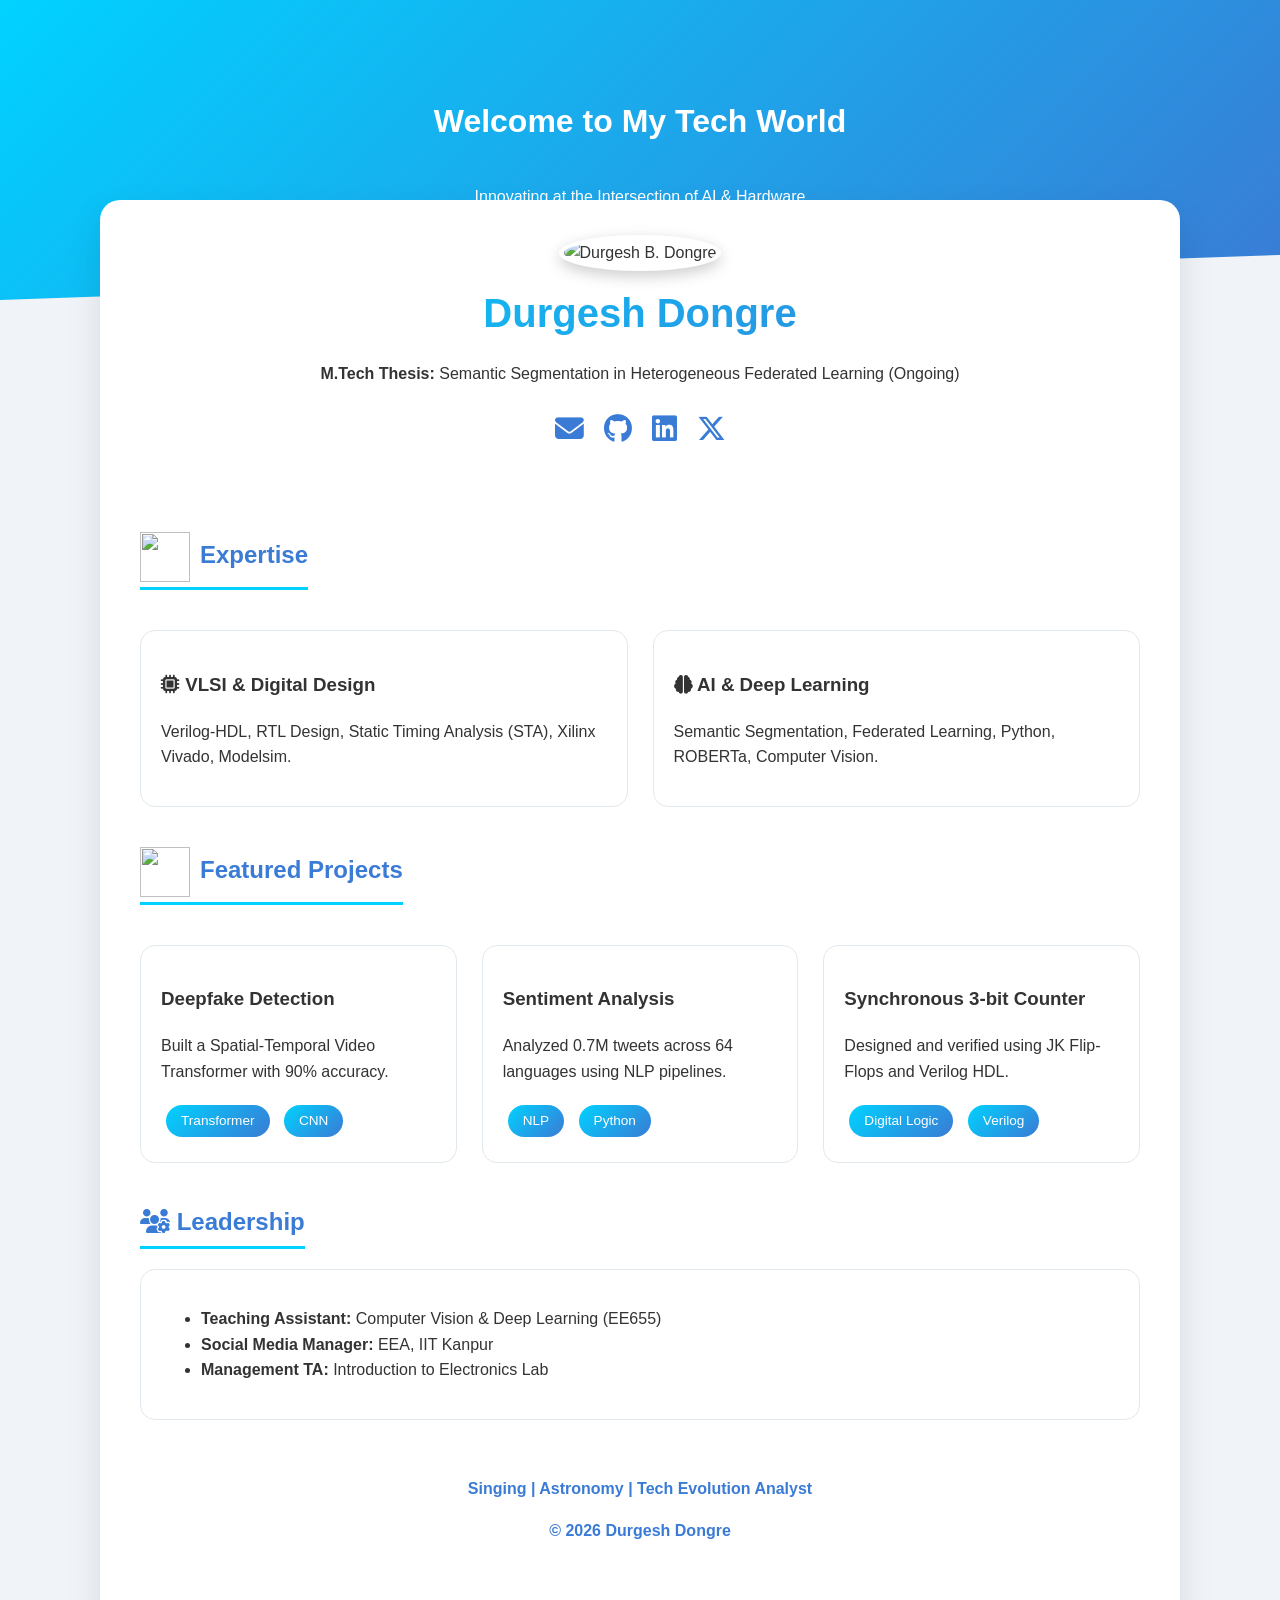
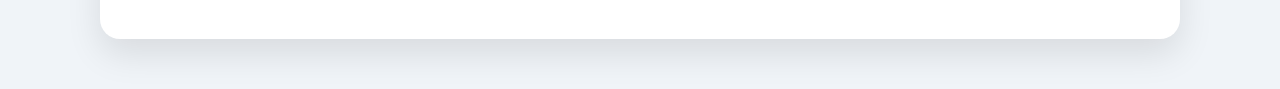
==== index.html @ 535f388e "Add initial portfolio website structure and styles Initial commit of the portfolio website including" ====
<!DOCTYPE html>
<html lang="en">
<head>
  <meta charset="UTF-8" />
  <meta name="viewport" content="width=device-width, initial-scale=1.0" />
  <title>Durgesh B. Dongre | Portfolio</title>
  <link rel="stylesheet" href="https://cdnjs.cloudflare.com/ajax/libs/font-awesome/6.4.0/css/all.min.css">
  <style>
    :root {
      --primary-color: #00d2ff;
      --secondary-color: #3a7bd5;
      --accent-color: #ff007a;
      --bg-gradient: linear-gradient(135deg, #00d2ff 0%, #3a7bd5 100%);
      --card-bg: #ffffff;
    }

    body {
      font-family: 'Poppins', sans-serif;
      line-height: 1.6;
      margin: 0;
      padding: 0;
      background: #f0f4f8;
      color: #333;
    }

    .hero-banner {
      background: var(--bg-gradient);
      height: 300px;
      display: flex;
      align-items: center;
      justify-content: center;
      color: white;
      text-align: center;
      flex-direction: column;
      clip-path: polygon(0 0, 100% 0, 100% 85%, 0% 100%);
    }

    .container {
      width: 90%;
      max-width: 1000px;
      margin: -100px auto 50px auto;
      padding: 40px;
      background: var(--card-bg);
      border-radius: 20px;
      box-shadow: 0 15px 35px rgba(0,0,0,0.1);
      position: relative;
    }

    .profile-img {
      width: 150px;
      height: 150px;
      border-radius: 50%;
      border: 5px solid white;
      box-shadow: 0 5px 15px rgba(0,0,0,0.2);
      margin-top: -115px;
      background: white;
    }

    .header-info {
      text-align: center;
      margin-bottom: 40px;
    }

    .header-info h1 {
      margin: 10px 0;
      font-size: 2.5rem;
      background: var(--bg-gradient);
      -webkit-background-clip: text;
      -webkit-text-fill-color: transparent;
    }

    .social-icons {
      display: flex;
      justify-content: center;
      gap: 20px;
      margin-top: 20px;
    }

    .social-icons a {
      font-size: 1.8rem;
      transition: transform 0.3s;
      color: var(--secondary-color);
    }

    .social-icons a:hover {
      transform: scale(1.2);
      color: var(--accent-color);
    }

    h2 {
      color: var(--secondary-color);
      border-bottom: 3px solid var(--primary-color);
      display: inline-block;
      padding-bottom: 5px;
      margin-top: 40px;
    }

    .grid {
      display: grid;
      grid-template-columns: repeat(auto-fit, minmax(300px, 1fr));
      gap: 25px;
      margin-top: 20px;
    }

    .card {
      padding: 20px;
      border-radius: 15px;
      background: #fff;
      border: 1px solid #e1e8ed;
      transition: all 0.3s ease;
      position: relative;
      overflow: hidden;
    }

    .card:hover {
      transform: translateY(-10px);
      box-shadow: 0 10px 20px rgba(0,0,0,0.1);
      border-color: var(--primary-color);
    }

    .skill-tag {
      display: inline-block;
      background: var(--bg-gradient);
      color: white;
      padding: 5px 15px;
      border-radius: 20px;
      font-size: 0.85rem;
      margin: 5px;
    }

    .gif-icon {
      width: 50px;
      height: 50px;
      vertical-align: middle;
      margin-right: 10px;
    }

    .footer {
      text-align: center;
      padding: 40px;
      font-weight: bold;
      color: var(--secondary-color);
    }
  </style>
</head>

<body>

  <div class="hero-banner">
    <h1>Welcome to My Tech World</h1>
    <p>Innovating at the Intersection of AI & Hardware</p>
  </div>

  <div class="container">
    <div class="header-info">
      <img src="https://github.com/Durgesh1029.png" alt="Durgesh B. Dongre" class="profile-img">
      <h1>Durgesh  Dongre</h1>
      <p><strong>M.Tech Thesis:</strong> Semantic Segmentation in Heterogeneous Federated Learning (Ongoing)</p>
      
      <div class="social-icons">
        <a href="mailto:durgeshdon121@gmail.com" title="Email"><i class="fas fa-envelope"></i></a>
        <a href="https://github.com/durgesh1029" title="GitHub"><i class="fab fa-github"></i></a>
        <a href="https://linkedin.com/in/durgesh-dongre" title="LinkedIn"><i class="fab fa-linkedin"></i></a>
        <a href="https://twitter.com/your-handle" title="Twitter/X"><i class="fab fa-x-twitter"></i></a>
      </div>
    </div>

    <section>
      <h2><img src="https://i.giphy.com/media/v1.Y2lkPTc5MGI3NjExNHJndnZ4Z3R4bmZ4bmZ4bmZ4bmZ4bmZ4bmZ4bmZ4bmZ4bmZ4JmVwPXYxX2ludGVybmFsX2dpZl9ieV9pZCZjdD1n/3o7TKVUn7iM8FMEU24/giphy.gif" class="gif-icon">Expertise</h2>
      <div class="grid">
        <div class="card">
          <h3><i class="fas fa-microchip"></i> VLSI & Digital Design</h3>
          <p>Verilog-HDL, RTL Design, Static Timing Analysis (STA), Xilinx Vivado, Modelsim.</p>
        </div>
        <div class="card">
          <h3><i class="fas fa-brain"></i> AI & Deep Learning</h3>
          <p>Semantic Segmentation, Federated Learning, Python, ROBERTa, Computer Vision.</p>
        </div>
      </div>
    </section>

    <section>
      <h2><img src="https://i.giphy.com/media/v1.Y2lkPTc5MGI3NjExbmZ4bmZ4bmZ4bmZ4bmZ4bmZ4bmZ4bmZ4bmZ4bmZ4bmZ4JmVwPXYxX2ludGVybmFsX2dpZl9ieV9pZCZjdD1n/L1R1tvI9svkIWwpVYr/giphy.gif" class="gif-icon">Featured Projects</h2>
      <div class="grid">
        <a href="https://github.com/Durgesh1029/Interpretable-Spatial-Video-Transformer-for-Deepfake-Detection-ISVT-" style="text-decoration:none; color:inherit;">
          <div class="card">
            <h3>Deepfake Detection</h3>
            <p>Built a Spatial-Temporal Video Transformer with 90% accuracy.</p>
            <span class="skill-tag">Transformer</span> <span class="skill-tag">CNN</span>
          </div>
        </a>

        <a href="https://github.com/Durgesh1029/Twitter-Based-Sentiment-Analysis-Russia-Ukraine-Conflict" style="text-decoration:none; color:inherit;">
          <div class="card">
            <h3>Sentiment Analysis</h3>
            <p>Analyzed 0.7M tweets across 64 languages using NLP pipelines.</p>
            <span class="skill-tag">NLP</span> <span class="skill-tag">Python</span>
          </div>
        </a>

        <div class="card">
          <h3>Synchronous 3-bit Counter</h3>
          <p>Designed and verified using JK Flip-Flops and Verilog HDL.</p>
          <span class="skill-tag">Digital Logic</span> <span class="skill-tag">Verilog</span>
        </div>
      </div>
    </section>

    <section>
      <h2><i class="fas fa-users-cog"></i> Leadership</h2>
      <div class="card">
        <ul>
          <li><strong>Teaching Assistant:</strong> Computer Vision & Deep Learning (EE655)</li>
          <li><strong>Social Media Manager:</strong> EEA, IIT Kanpur</li>
          <li><strong>Management TA:</strong> Introduction to Electronics Lab</li>
        </ul>
      </div>
    </section>

    <div class="footer">
      <p>Singing | Astronomy | Tech Evolution Analyst</p>
      <p>© 2026 Durgesh Dongre</p>
    </div>
  </div>

</body>
</html>
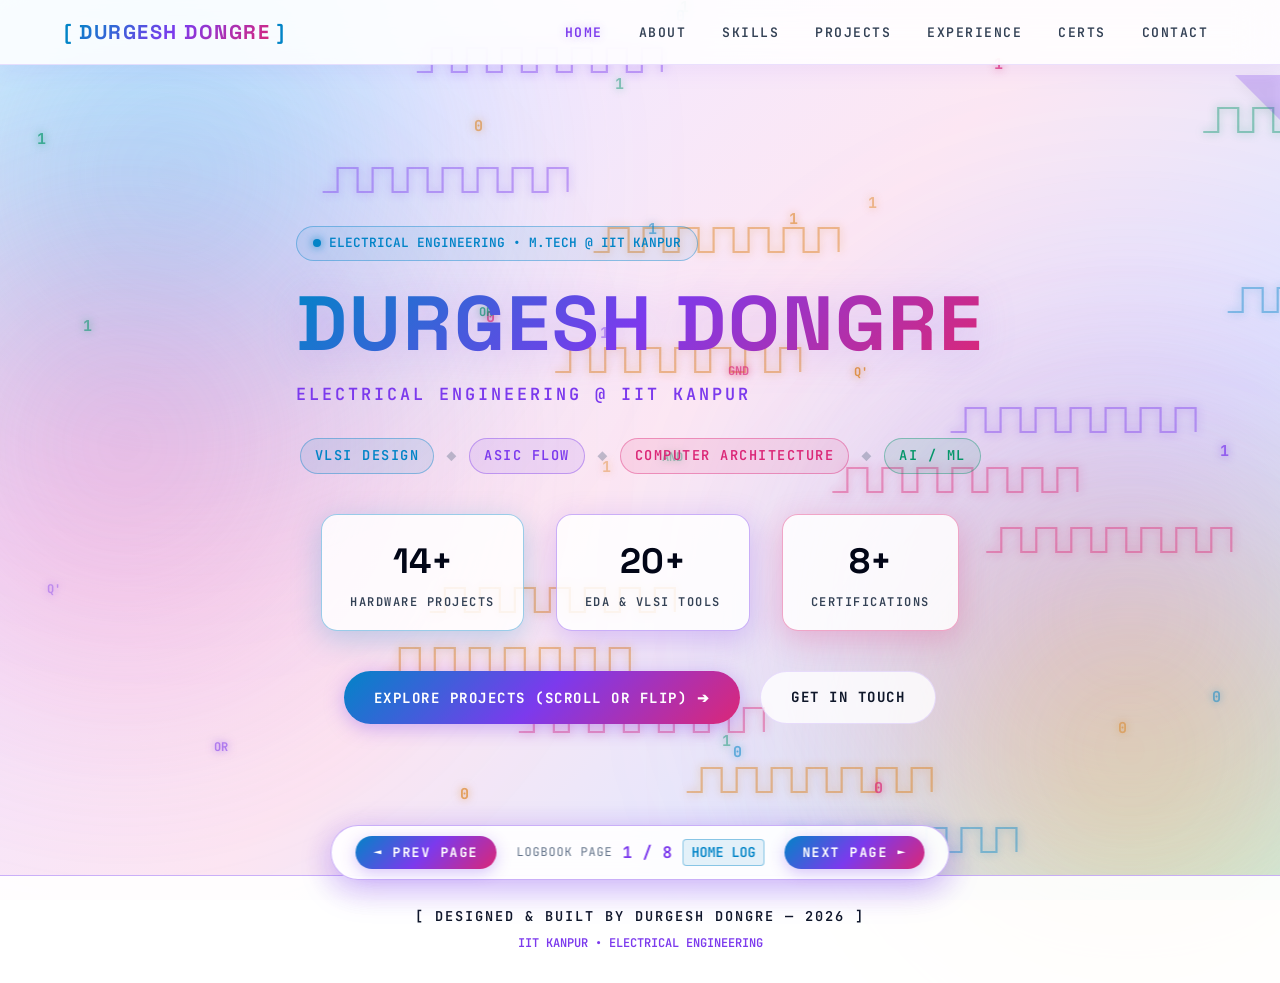
==== commit 7224fa30: "Add files via upload" ====
--- a/index.html
+++ b/index.html
@@ -1,227 +1,1953 @@
-<!DOCTYPE html>
-<html lang="en">
-<head>
-  <meta charset="UTF-8" />
-  <meta name="viewport" content="width=device-width, initial-scale=1.0" />
-  <title>Durgesh B. Dongre | Portfolio</title>
-  <link rel="stylesheet" href="https://cdnjs.cloudflare.com/ajax/libs/font-awesome/6.4.0/css/all.min.css">
-  <style>
-    :root {
-      --primary-color: #00d2ff;
-      --secondary-color: #3a7bd5;
-      --accent-color: #ff007a;
-      --bg-gradient: linear-gradient(135deg, #00d2ff 0%, #3a7bd5 100%);
-      --card-bg: #ffffff;
-    }
-
-    body {
-      font-family: 'Poppins', sans-serif;
-      line-height: 1.6;
-      margin: 0;
-      padding: 0;
-      background: #f0f4f8;
-      color: #333;
-    }
-
-    .hero-banner {
-      background: var(--bg-gradient);
-      height: 300px;
-      display: flex;
-      align-items: center;
-      justify-content: center;
-      color: white;
-      text-align: center;
-      flex-direction: column;
-      clip-path: polygon(0 0, 100% 0, 100% 85%, 0% 100%);
-    }
-
-    .container {
-      width: 90%;
-      max-width: 1000px;
-      margin: -100px auto 50px auto;
-      padding: 40px;
-      background: var(--card-bg);
-      border-radius: 20px;
-      box-shadow: 0 15px 35px rgba(0,0,0,0.1);
-      position: relative;
-    }
-
-    .profile-img {
-      width: 150px;
-      height: 150px;
-      border-radius: 50%;
-      border: 5px solid white;
-      box-shadow: 0 5px 15px rgba(0,0,0,0.2);
-      margin-top: -115px;
-      background: white;
-    }
-
-    .header-info {
-      text-align: center;
-      margin-bottom: 40px;
-    }
-
-    .header-info h1 {
-      margin: 10px 0;
-      font-size: 2.5rem;
-      background: var(--bg-gradient);
-      -webkit-background-clip: text;
-      -webkit-text-fill-color: transparent;
-    }
-
-    .social-icons {
-      display: flex;
-      justify-content: center;
-      gap: 20px;
-      margin-top: 20px;
-    }
-
-    .social-icons a {
-      font-size: 1.8rem;
-      transition: transform 0.3s;
-      color: var(--secondary-color);
-    }
-
-    .social-icons a:hover {
-      transform: scale(1.2);
-      color: var(--accent-color);
-    }
-
-    h2 {
-      color: var(--secondary-color);
-      border-bottom: 3px solid var(--primary-color);
-      display: inline-block;
-      padding-bottom: 5px;
-      margin-top: 40px;
-    }
-
-    .grid {
-      display: grid;
-      grid-template-columns: repeat(auto-fit, minmax(300px, 1fr));
-      gap: 25px;
-      margin-top: 20px;
-    }
-
-    .card {
-      padding: 20px;
-      border-radius: 15px;
-      background: #fff;
-      border: 1px solid #e1e8ed;
-      transition: all 0.3s ease;
-      position: relative;
-      overflow: hidden;
-    }
-
-    .card:hover {
-      transform: translateY(-10px);
-      box-shadow: 0 10px 20px rgba(0,0,0,0.1);
-      border-color: var(--primary-color);
-    }
-
-    .skill-tag {
-      display: inline-block;
-      background: var(--bg-gradient);
-      color: white;
-      padding: 5px 15px;
-      border-radius: 20px;
-      font-size: 0.85rem;
-      margin: 5px;
-    }
-
-    .gif-icon {
-      width: 50px;
-      height: 50px;
-      vertical-align: middle;
-      margin-right: 10px;
-    }
-
-    .footer {
-      text-align: center;
-      padding: 40px;
-      font-weight: bold;
-      color: var(--secondary-color);
-    }
-  </style>
-</head>
-
-<body>
-
-  <div class="hero-banner">
-    <h1>Welcome to My Tech World</h1>
-    <p>Innovating at the Intersection of AI & Hardware</p>
-  </div>
-
-  <div class="container">
-    <div class="header-info">
-      <img src="https://github.com/Durgesh1029.png" alt="Durgesh B. Dongre" class="profile-img">
-      <h1>Durgesh  Dongre</h1>
-      <p><strong>M.Tech Thesis:</strong> Semantic Segmentation in Heterogeneous Federated Learning (Ongoing)</p>
-      
-      <div class="social-icons">
-        <a href="mailto:durgeshdon121@gmail.com" title="Email"><i class="fas fa-envelope"></i></a>
-        <a href="https://github.com/durgesh1029" title="GitHub"><i class="fab fa-github"></i></a>
-        <a href="https://linkedin.com/in/durgesh-dongre" title="LinkedIn"><i class="fab fa-linkedin"></i></a>
-        <a href="https://twitter.com/your-handle" title="Twitter/X"><i class="fab fa-x-twitter"></i></a>
-      </div>
-    </div>
-
-    <section>
-      <h2><img src="https://i.giphy.com/media/v1.Y2lkPTc5MGI3NjExNHJndnZ4Z3R4bmZ4bmZ4bmZ4bmZ4bmZ4bmZ4bmZ4bmZ4bmZ4JmVwPXYxX2ludGVybmFsX2dpZl9ieV9pZCZjdD1n/3o7TKVUn7iM8FMEU24/giphy.gif" class="gif-icon">Expertise</h2>
-      <div class="grid">
-        <div class="card">
-          <h3><i class="fas fa-microchip"></i> VLSI & Digital Design</h3>
-          <p>Verilog-HDL, RTL Design, Static Timing Analysis (STA), Xilinx Vivado, Modelsim.</p>
-        </div>
-        <div class="card">
-          <h3><i class="fas fa-brain"></i> AI & Deep Learning</h3>
-          <p>Semantic Segmentation, Federated Learning, Python, ROBERTa, Computer Vision.</p>
-        </div>
-      </div>
-    </section>
-
-    <section>
-      <h2><img src="https://i.giphy.com/media/v1.Y2lkPTc5MGI3NjExbmZ4bmZ4bmZ4bmZ4bmZ4bmZ4bmZ4bmZ4bmZ4bmZ4bmZ4JmVwPXYxX2ludGVybmFsX2dpZl9ieV9pZCZjdD1n/L1R1tvI9svkIWwpVYr/giphy.gif" class="gif-icon">Featured Projects</h2>
-      <div class="grid">
-        <a href="https://github.com/Durgesh1029/Interpretable-Spatial-Video-Transformer-for-Deepfake-Detection-ISVT-" style="text-decoration:none; color:inherit;">
-          <div class="card">
-            <h3>Deepfake Detection</h3>
-            <p>Built a Spatial-Temporal Video Transformer with 90% accuracy.</p>
-            <span class="skill-tag">Transformer</span> <span class="skill-tag">CNN</span>
-          </div>
-        </a>
-
-        <a href="https://github.com/Durgesh1029/Twitter-Based-Sentiment-Analysis-Russia-Ukraine-Conflict" style="text-decoration:none; color:inherit;">
-          <div class="card">
-            <h3>Sentiment Analysis</h3>
-            <p>Analyzed 0.7M tweets across 64 languages using NLP pipelines.</p>
-            <span class="skill-tag">NLP</span> <span class="skill-tag">Python</span>
-          </div>
-        </a>
-
-        <div class="card">
-          <h3>Synchronous 3-bit Counter</h3>
-          <p>Designed and verified using JK Flip-Flops and Verilog HDL.</p>
-          <span class="skill-tag">Digital Logic</span> <span class="skill-tag">Verilog</span>
-        </div>
-      </div>
-    </section>
-
-    <section>
-      <h2><i class="fas fa-users-cog"></i> Leadership</h2>
-      <div class="card">
-        <ul>
-          <li><strong>Teaching Assistant:</strong> Computer Vision & Deep Learning (EE655)</li>
-          <li><strong>Social Media Manager:</strong> EEA, IIT Kanpur</li>
-          <li><strong>Management TA:</strong> Introduction to Electronics Lab</li>
-        </ul>
-      </div>
-    </section>
-
-    <div class="footer">
-      <p>Singing | Astronomy | Tech Evolution Analyst</p>
-      <p>© 2026 Durgesh Dongre</p>
-    </div>
-  </div>
-
-</body>
-</html>
+<!DOCTYPE html>
+<html lang="en">
+<head>
+    <meta charset="UTF-8">
+    <meta name="viewport" content="width=device-width, initial-scale=1.0">
+    <title>Durgesh Dongre — Electrical Engineering Portfolio & Interactive Logbook</title>
+    <meta name="description" content="Interactive 3D Logbook Portfolio of Durgesh Dongre — M.Tech student in Electrical Engineering at IIT Kanpur.">
+    <link rel="preconnect" href="https://fonts.googleapis.com">
+    <link rel="preconnect" href="https://fonts.gstatic.com" crossorigin>
+    <link href="https://fonts.googleapis.com/css2?family=Plus+Jakarta+Sans:wght@300;400;500;600;700;800&family=Space+Grotesk:wght@400;500;600;700&family=JetBrains+Mono:wght@400;500;600;700&display=swap" rel="stylesheet">
+    <style>
+/* ===================================================================
+   DURGESH DONGRE — Electrical Engineering & Hardware Portfolio
+   Luminous Vibrant Colorful Design System (No Dark/Black Backgrounds)
+   =================================================================== */
+
+/* ---- CSS Custom Properties ---- */
+:root {
+  /* Luminous Multi-Hue Gradient Background (No Black!) */
+  --bg-gradient-main: linear-gradient(135deg, #e0f2fe 0%, #f3e8ff 25%, #fce7f3 50%, #e0e7ff 75%, #ccfbf1 100%);
+  --bg-panel-glass: rgba(255, 255, 255, 0.88);
+  --bg-card-glass: rgba(255, 255, 255, 0.82);
+  --bg-card-hover: rgba(255, 255, 255, 0.96);
+
+  /* Vibrant Colorful Accents */
+  --neon-cyan: #0284c7;
+  --neon-blue: #2563eb;
+  --neon-purple: #7c3aed;
+  --neon-magenta: #db2777;
+  --neon-pink: #e11d48;
+  --neon-emerald: #059669;
+  --neon-teal: #0d9488;
+  --neon-gold: #d97706;
+
+  /* Gradients */
+  --grad-cyan-purple: linear-gradient(135deg, #0284c7, #7c3aed);
+  --grad-purple-pink: linear-gradient(135deg, #7c3aed, #db2777);
+  --grad-gold-orange: linear-gradient(135deg, #d97706, #ea580c);
+  --grad-emerald-teal: linear-gradient(135deg, #059669, #0284c7);
+  --grad-vibrant-3: linear-gradient(135deg, #0284c7 0%, #7c3aed 50%, #db2777 100%);
+
+  /* Soft Vibrant Shadows */
+  --glow-cyan: 0 8px 30px rgba(2, 132, 199, 0.25);
+  --glow-purple: 0 8px 30px rgba(124, 58, 237, 0.25);
+  --glow-magenta: 0 8px 30px rgba(219, 39, 119, 0.25);
+
+  /* Rich Luminous Typography Colors (No Black!) */
+  --text-primary: #0f172a;
+  --text-secondary: #334155;
+  --text-muted: #64748b;
+  --text-bright: #020617;
+
+  --border-glass: rgba(124, 58, 237, 0.15);
+  --border-cyan: rgba(2, 132, 199, 0.4);
+  --border-purple: rgba(124, 58, 237, 0.4);
+  --border-magenta: rgba(219, 39, 119, 0.4);
+
+  --font-display: 'Space Grotesk', sans-serif;
+  --font-body: 'Plus Jakarta Sans', sans-serif;
+  --font-mono: 'JetBrains Mono', monospace;
+
+  --section-padding: 90px 6% 120px 6%;
+  --card-radius: 16px;
+}
+
+*, *::before, *::after { box-sizing: border-box; margin: 0; padding: 0; }
+html { scroll-behavior: smooth; font-size: 16px; }
+
+body {
+  font-family: var(--font-body);
+  background: var(--bg-gradient-main);
+  background-attachment: fixed;
+  color: var(--text-primary);
+  overflow-x: hidden;
+  line-height: 1.6;
+  -webkit-font-smoothing: antialiased;
+}
+
+body.book-mode { overflow-x: hidden; }
+
+/* ---- Ambient Colorful Glow Orbs ---- */
+.ambient-glow {
+  position: fixed; border-radius: 50%; filter: blur(130px); pointer-events: none; z-index: 0; opacity: 0.55;
+  animation: floatOrb 18s ease-in-out infinite alternate;
+}
+.glow-1 { width: 550px; height: 550px; background: radial-gradient(circle, #38bdf8, transparent); top: -100px; left: -100px; }
+.glow-2 { width: 600px; height: 600px; background: radial-gradient(circle, #c084fc, transparent); top: 35%; right: -150px; animation-delay: -5s; }
+.glow-3 { width: 550px; height: 550px; background: radial-gradient(circle, #f472b6, transparent); bottom: 20%; left: -150px; animation-delay: -10s; }
+.glow-4 { width: 500px; height: 500px; background: radial-gradient(circle, #fbbf24, transparent); bottom: -100px; right: -100px; animation-delay: -15s; }
+
+@keyframes floatOrb {
+  0% { transform: translate(0, 0) scale(1); }
+  50% { transform: translate(50px, 35px) scale(1.08); }
+  100% { transform: translate(-30px, 60px) scale(0.96); }
+}
+
+a { color: inherit; text-decoration: none; }
+::selection { background: #7c3aed; color: #ffffff; }
+
+#particles-canvas {
+  position: fixed; top: 0; left: 0; width: 100%; height: 100%; z-index: 0; pointer-events: none;
+}
+
+/* ===================================================================
+   NAVIGATION BAR
+   =================================================================== */
+.nav-bar {
+  position: fixed; top: 0; left: 0; width: 100%;
+  display: flex; justify-content: space-between; align-items: center;
+  padding: 16px 5%; z-index: 1000;
+  background: rgba(255, 255, 255, 0.88); backdrop-filter: blur(20px);
+  border-bottom: 1px solid rgba(124, 58, 237, 0.15);
+  box-shadow: 0 4px 25px rgba(124, 58, 237, 0.08); transition: all 0.3s ease;
+}
+
+.nav-logo { font-family: var(--font-display); font-size: 1.25rem; font-weight: 700; letter-spacing: 1.5px; }
+.logo-bracket { color: var(--neon-cyan); }
+.logo-text { background: var(--grad-vibrant-3); -webkit-background-clip: text; color: transparent; font-weight: 800; }
+
+.nav-links { display: flex; gap: 20px; }
+.nav-link { font-family: var(--font-mono); font-size: 0.82rem; font-weight: 600; color: var(--text-secondary); letter-spacing: 1.5px; padding: 4px 8px; transition: all 0.3s ease; }
+.nav-link:hover, .nav-link.active { color: var(--neon-purple); text-shadow: 0 0 10px rgba(124, 58, 237, 0.3); }
+
+.nav-hamburger { display: none; background: none; border: none; cursor: pointer; flex-direction: column; gap: 5px; padding: 5px; }
+.nav-hamburger span { width: 24px; height: 2px; background: var(--neon-purple); }
+
+.mobile-menu { display: none; position: fixed; top: 60px; left: 0; width: 100%; background: rgba(255, 255, 255, 0.98); backdrop-filter: blur(20px); padding: 20px 5%; flex-direction: column; gap: 16px; z-index: 999; border-bottom: 1px solid var(--border-purple); }
+.mobile-menu.open { display: flex; }
+.mobile-link { font-family: var(--font-mono); font-size: 1.1rem; color: var(--text-primary); padding: 8px 0; }
+
+/* ===================================================================
+   3D BOOK VIEWPORT & PAGE TURN SYSTEM
+   =================================================================== */
+.book-viewport {
+  perspective: 2200px; width: 100%; min-height: calc(100vh - 75px); position: relative; overflow-x: hidden; padding-top: 75px;
+  display: flex; justify-content: center; align-items: center;
+}
+
+.book-container { width: 100%; max-width: 1300px; margin: 0 auto; position: relative; transform-style: preserve-3d; display: flex; justify-content: center; align-items: center; }
+
+.book-page {
+  width: 100%; min-height: calc(100vh - 100px); display: none; opacity: 0;
+  transform-origin: center center; transition: transform 0.6s cubic-bezier(0.645, 0.045, 0.355, 1), opacity 0.5s ease;
+  position: relative; margin: 0 auto;
+}
+
+.book-page.active-page {
+  display: flex; flex-direction: column; align-items: center; justify-content: center; width: 100%; opacity: 1; transform: rotateY(0deg); z-index: 10;
+  animation: pageFadeIn 0.5s cubic-bezier(0.165, 0.84, 0.44, 1);
+}
+
+.page-content-wrapper {
+  width: 100%; max-width: 1200px; margin: 0 auto;
+  display: flex; flex-direction: column; align-items: center; justify-content: center;
+  padding: 30px 4% 100px 4%; text-align: center;
+}
+
+.text-center { text-align: center; margin: 0 auto; display: flex; flex-direction: column; align-items: center; justify-content: center; width: 100%; }
+
+@keyframes pageFadeIn {
+  0% { opacity: 0; transform: scale(0.98) rotateY(-8deg); }
+  100% { opacity: 1; transform: scale(1) rotateY(0deg); }
+}
+
+.book-page.page-turn-out-left { display: block; animation: turnPageOutLeft 0.6s cubic-bezier(0.645, 0.045, 0.355, 1) forwards; }
+@keyframes turnPageOutLeft { 0% { transform: rotateY(0deg); opacity: 1; } 100% { transform: rotateY(-100deg) scale(0.92); opacity: 0; } }
+
+.book-page.page-turn-in-right { display: block; animation: turnPageInRight 0.6s cubic-bezier(0.645, 0.045, 0.355, 1) forwards; }
+@keyframes turnPageInRight { 0% { transform: rotateY(90deg) scale(0.95); opacity: 0; } 100% { transform: rotateY(0deg) scale(1); opacity: 1; } }
+
+.book-page.page-turn-out-right { display: block; animation: turnPageOutRight 0.6s cubic-bezier(0.645, 0.045, 0.355, 1) forwards; }
+@keyframes turnPageOutRight { 0% { transform: rotateY(0deg); opacity: 1; } 100% { transform: rotateY(100deg) scale(0.92); opacity: 0; } }
+
+.book-page.page-turn-in-left { display: block; animation: turnPageInLeft 0.6s cubic-bezier(0.645, 0.045, 0.355, 1) forwards; }
+@keyframes turnPageInLeft { 0% { transform: rotateY(-90deg) scale(0.95); opacity: 0; } 100% { transform: rotateY(0deg) scale(1); opacity: 1; } }
+
+/* Page Corner Fold Effect */
+.page-corner-fold {
+  position: absolute; top: 0; right: 0; width: 0; height: 0;
+  border-style: solid; border-width: 0 45px 45px 0;
+  border-color: transparent rgba(124, 58, 237, 0.25) transparent transparent;
+  filter: drop-shadow(-3px 3px 5px rgba(0,0,0,0.15));
+  pointer-events: none; z-index: 5;
+}
+
+/* ===================================================================
+   FLOATING BOOK NAVIGATION CONTROLS BAR (FIXED BOTTOM)
+   =================================================================== */
+.book-controls {
+  position: fixed; bottom: 20px; left: 50%; transform: translateX(-50%);
+  display: flex; align-items: center; gap: 20px; padding: 10px 24px;
+  background: rgba(255, 255, 255, 0.92); backdrop-filter: blur(20px);
+  border: 1px solid var(--border-purple); border-radius: 40px;
+  box-shadow: 0 10px 35px rgba(124, 58, 237, 0.18), var(--glow-purple);
+  z-index: 1000;
+}
+
+.page-nav-btn {
+  font-family: var(--font-mono); font-size: 0.82rem; font-weight: 700; letter-spacing: 1.5px;
+  padding: 8px 18px; border-radius: 20px; background: var(--grad-vibrant-3);
+  color: #ffffff; border: none; cursor: pointer; transition: all 0.3s ease;
+  box-shadow: 0 4px 15px rgba(124, 58, 237, 0.3);
+}
+
+.page-nav-btn:hover { transform: scale(1.06); box-shadow: 0 6px 20px rgba(124, 58, 237, 0.5); }
+
+.page-indicator { display: flex; align-items: center; gap: 10px; font-family: var(--font-mono); font-size: 0.85rem; }
+.page-label { color: var(--text-muted); font-size: 0.75rem; letter-spacing: 1px; }
+.page-number { color: var(--neon-purple); font-weight: bold; font-size: 1rem; }
+.page-title-tag { color: var(--neon-cyan); font-weight: 600; padding: 2px 8px; background: rgba(2, 132, 199, 0.1); border-radius: 4px; border: 1px solid var(--border-cyan); }
+
+/* ===================================================================
+   HERO SECTION
+   =================================================================== */
+.hero-section {
+  min-height: calc(100vh - 75px); display: flex; align-items: center; justify-content: center;
+  text-align: center; position: relative;
+}
+.hero-content { max-width: 900px; position: relative; z-index: 2; }
+
+.hero-badge-pill {
+  display: inline-flex; align-items: center; gap: 8px;
+  font-family: var(--font-mono); font-size: 0.8rem; font-weight: 600;
+  padding: 6px 16px; border-radius: 20px;
+  background: rgba(2, 132, 199, 0.08); border: 1px solid var(--border-cyan);
+  color: var(--neon-cyan); margin-bottom: 20px;
+}
+.pulse-dot { width: 8px; height: 8px; border-radius: 50%; background: var(--neon-cyan); box-shadow: 0 0 10px var(--neon-cyan); animation: pulseDot 1.5s infinite alternate; }
+@keyframes pulseDot { 0% { transform: scale(0.8); opacity: 0.6; } 100% { transform: scale(1.2); opacity: 1; } }
+
+.hero-name {
+  font-family: var(--font-display);
+  font-size: clamp(2.8rem, 6.5vw, 4.8rem);
+  font-weight: 800; letter-spacing: 2px; line-height: 1.1;
+  background: var(--grad-vibrant-3); -webkit-background-clip: text; color: transparent;
+  filter: drop-shadow(0 4px 20px rgba(124, 58, 237, 0.2));
+  margin-bottom: 16px;
+}
+
+.hero-subtitle { font-family: var(--font-mono); color: var(--neon-purple); font-size: 1.05rem; font-weight: 600; letter-spacing: 3px; margin-bottom: 30px; }
+
+.hero-title-bar { display: flex; justify-content: center; align-items: center; gap: 12px; flex-wrap: wrap; margin-bottom: 40px; }
+.hero-tag { font-family: var(--font-mono); font-size: 0.85rem; font-weight: 600; letter-spacing: 1.5px; padding: 6px 14px; border-radius: 18px; }
+.tag-cyan { background: rgba(2, 132, 199, 0.1); border: 1px solid var(--border-cyan); color: var(--neon-cyan); }
+.tag-purple { background: rgba(124, 58, 237, 0.1); border: 1px solid var(--border-purple); color: var(--neon-purple); }
+.tag-magenta { background: rgba(219, 39, 119, 0.1); border: 1px solid var(--border-magenta); color: var(--neon-magenta); }
+.tag-emerald { background: rgba(5, 150, 105, 0.1); border: 1px solid rgba(5, 150, 105, 0.4); color: var(--neon-emerald); }
+.hero-divider { color: rgba(100, 116, 139, 0.4); font-size: 0.8rem; }
+
+.hero-stats { display: flex; justify-content: center; gap: 32px; margin-bottom: 40px; }
+.stat-block { display: flex; flex-direction: column; align-items: center; padding: 18px 28px; background: rgba(255, 255, 255, 0.85); border-radius: var(--card-radius); backdrop-filter: blur(12px); border: 1px solid var(--border-glass); box-shadow: 0 4px 20px rgba(0, 0, 0, 0.05); }
+.block-cyan { border-color: var(--border-cyan); box-shadow: var(--glow-cyan); }
+.block-purple { border-color: var(--border-purple); box-shadow: var(--glow-purple); }
+.block-pink { border-color: var(--border-magenta); box-shadow: var(--glow-magenta); }
+.stat-number { font-family: var(--font-display); font-size: 2.2rem; font-weight: 800; color: var(--text-bright); }
+.stat-label { font-family: var(--font-mono); font-size: 0.75rem; font-weight: 600; color: var(--text-secondary); letter-spacing: 1.5px; margin-top: 4px; }
+
+.hero-cta { display: flex; gap: 20px; justify-content: center; }
+.cta-btn { font-family: var(--font-mono); font-size: 0.88rem; font-weight: 700; letter-spacing: 1.5px; padding: 14px 30px; border-radius: 30px; cursor: pointer; transition: all 0.3s ease; display: inline-flex; align-items: center; justify-content: center; border: none; }
+.btn-vibrant { background: var(--grad-vibrant-3); color: #ffffff; box-shadow: 0 4px 20px rgba(124, 58, 237, 0.35); }
+.btn-vibrant:hover { transform: translateY(-3px); box-shadow: 0 8px 30px rgba(124, 58, 237, 0.5); }
+.btn-glass { background: rgba(255, 255, 255, 0.8); color: var(--text-primary); border: 1px solid var(--border-glass); backdrop-filter: blur(10px); }
+.btn-glass:hover { background: rgba(255, 255, 255, 0.95); border-color: var(--neon-cyan); transform: translateY(-3px); }
+
+/* ===================================================================
+   ABOUT & SECTIONS
+   =================================================================== */
+.section-header { margin-bottom: 40px; text-align: center; display: flex; flex-direction: column; align-items: center; justify-content: center; width: 100%; }
+.section-tag { font-family: var(--font-mono); color: var(--neon-cyan); font-size: 0.85rem; font-weight: 600; letter-spacing: 2px; }
+.section-title { font-family: var(--font-display); font-size: 2.2rem; font-weight: 700; letter-spacing: 1.5px; margin: 6px 0 14px 0; }
+.title-gradient-1 { background: linear-gradient(135deg, #0284c7, #7c3aed); -webkit-background-clip: text; color: transparent; }
+.title-gradient-2 { background: linear-gradient(135deg, #7c3aed, #db2777); -webkit-background-clip: text; color: transparent; }
+.title-gradient-3 { background: linear-gradient(135deg, #0284c7, #059669, #d97706); -webkit-background-clip: text; color: transparent; }
+
+.section-line { height: 3px; width: 80px; border-radius: 2px; }
+.line-gradient-1 { background: var(--grad-cyan-purple); }
+.line-gradient-2 { background: var(--grad-purple-pink); }
+.line-gradient-3 { background: var(--grad-emerald-teal); }
+.section-subtitle { color: var(--text-secondary); font-size: 1.05rem; margin-top: 10px; }
+
+.about-grid { display: grid; grid-template-columns: 1fr 1fr; gap: 28px; }
+.about-terminal { background: rgba(248, 250, 252, 0.95); border-radius: var(--card-radius); border: 1px solid var(--border-purple); box-shadow: var(--glow-purple); overflow: hidden; }
+.terminal-header { background: rgba(241, 245, 249, 0.95); padding: 10px 16px; display: flex; align-items: center; gap: 8px; border-bottom: 1px solid rgba(124, 58, 237, 0.15); }
+.terminal-dot { width: 10px; height: 10px; border-radius: 50%; }
+.terminal-dot.red { background: #ff5f56; } .terminal-dot.yellow { background: #ffbd2e; } .terminal-dot.green { background: #27c93f; }
+.terminal-title { font-family: var(--font-mono); font-size: 0.8rem; color: var(--text-muted); margin-left: 8px; }
+
+.terminal-body { padding: 20px; font-family: var(--font-mono); font-size: 0.9rem; line-height: 1.8; color: var(--text-primary); }
+.cmd-prompt { color: var(--neon-magenta); font-weight: bold; }
+.cmd-key { color: var(--neon-purple); font-weight: 600; }
+
+.about-cards { display: flex; flex-direction: column; gap: 20px; }
+.info-card { padding: 24px; border-radius: var(--card-radius); background: var(--bg-card-glass); backdrop-filter: blur(14px); border: 1px solid var(--border-glass); transition: all 0.3s ease; box-shadow: 0 4px 20px rgba(0, 0, 0, 0.04); }
+.colorful-card-1 { border-left: 4px solid var(--neon-cyan); }
+.colorful-card-2 { border-left: 4px solid var(--neon-purple); }
+.info-card:hover { transform: translateY(-4px); box-shadow: 0 8px 30px rgba(124, 58, 237, 0.15); }
+
+.info-card h3 { font-family: var(--font-display); font-size: 1.2rem; margin-bottom: 16px; color: var(--text-bright); }
+.edu-item { display: flex; flex-direction: column; margin-bottom: 14px; }
+.edu-year { font-family: var(--font-mono); font-size: 0.8rem; font-weight: 600; color: var(--neon-cyan); }
+.edu-degree { font-size: 1rem; font-weight: 600; color: var(--text-primary); }
+.edu-badge { font-family: var(--font-mono); font-size: 0.8rem; font-weight: 600; color: var(--neon-gold); }
+.interest-tags { display: flex; flex-wrap: wrap; gap: 8px; }
+
+/* SKILLS */
+.skills-pillars { display: grid; grid-template-columns: repeat(auto-fit, minmax(320px, 1fr)); gap: 28px; }
+.skill-pillar { background: var(--bg-card-glass); border-radius: var(--card-radius); backdrop-filter: blur(16px); border: 1px solid var(--border-glass); overflow: hidden; transition: all 0.3s ease; box-shadow: 0 4px 20px rgba(0, 0, 0, 0.04); }
+.pillar-cyan { border-top: 4px solid var(--neon-cyan); }
+.pillar-gold { border-top: 4px solid var(--neon-gold); }
+.pillar-magenta { border-top: 4px solid var(--neon-magenta); }
+.skill-pillar:hover { transform: translateY(-5px); box-shadow: 0 10px 30px rgba(124, 58, 237, 0.18); }
+
+.pillar-header { padding: 20px 24px; background: rgba(248, 250, 252, 0.6); border-bottom: 1px solid var(--border-glass); }
+.pillar-header h3 { font-family: var(--font-display); font-size: 1.1rem; letter-spacing: 1px; color: var(--text-bright); }
+.pillar-sub { font-family: var(--font-mono); font-size: 0.75rem; color: var(--text-muted); }
+.pillar-body { padding: 20px 24px; }
+.skill-category { margin-bottom: 20px; }
+.skill-category h4 { font-family: var(--font-mono); font-size: 0.85rem; color: var(--text-secondary); margin-bottom: 10px; text-transform: uppercase; font-weight: 600; }
+
+.skill-bars { display: flex; flex-direction: column; gap: 10px; }
+.skill-bar-item { display: flex; flex-direction: column; gap: 4px; }
+.skill-name { font-family: var(--font-mono); font-size: 0.8rem; font-weight: 600; color: var(--text-primary); }
+.bar-track { height: 6px; background: rgba(100, 116, 139, 0.15); border-radius: 3px; overflow: hidden; }
+.bar-fill { height: 100%; border-radius: 3px; transition: width 1s ease-in-out; }
+.bar-cyan { background: var(--grad-cyan-purple); }
+.bar-gold { background: var(--grad-gold-orange); }
+.bar-magenta { background: var(--grad-purple-pink); }
+
+.tool-grid { display: flex; flex-wrap: wrap; gap: 8px; }
+.tool-chip { font-family: var(--font-mono); font-size: 0.78rem; font-weight: 600; padding: 4px 10px; border-radius: 14px; background: rgba(241, 245, 249, 0.8); border: 1px solid var(--border-glass); }
+.chip-cyan { color: var(--neon-cyan); border-color: rgba(2, 132, 199, 0.3); }
+.chip-gold { color: var(--neon-gold); border-color: rgba(217, 119, 6, 0.3); }
+.chip-magenta { color: var(--neon-magenta); border-color: rgba(219, 39, 119, 0.3); }
+
+/* PROJECTS & DIAGRAMS */
+.project-filters { display: flex; justify-content: center; gap: 10px; flex-wrap: wrap; margin-bottom: 35px; }
+.filter-btn { font-family: var(--font-mono); font-size: 0.8rem; font-weight: 700; letter-spacing: 1.5px; padding: 8px 18px; border-radius: 20px; background: rgba(255, 255, 255, 0.75); border: 1px solid var(--border-glass); color: var(--text-secondary); cursor: pointer; transition: all 0.3s ease; }
+.filter-btn.active, .filter-btn:hover { background: var(--grad-vibrant-3); color: #ffffff; border-color: transparent; box-shadow: 0 4px 20px rgba(124, 58, 237, 0.35); }
+
+.projects-grid { display: grid; grid-template-columns: repeat(auto-fit, minmax(360px, 1fr)); gap: 28px; }
+.project-card { background: var(--bg-card-glass); border-radius: var(--card-radius); border: 1px solid var(--border-glass); backdrop-filter: blur(16px); overflow: hidden; position: relative; transition: all 0.35s ease; display: flex; flex-direction: column; box-shadow: 0 4px 20px rgba(0, 0, 0, 0.04); }
+.project-card:hover { transform: translateY(-7px); border-color: var(--border-purple); box-shadow: 0 14px 35px rgba(124, 58, 237, 0.22); }
+.project-card.featured { grid-column: 1 / -1; display: grid; grid-template-columns: 1.2fr 1fr; align-items: center; border: 1px solid var(--border-magenta); }
+
+.diagram-preview-box { position: relative; width: 100%; height: 210px; background: #f8fafc; overflow: hidden; cursor: pointer; border-bottom: 1px solid var(--border-glass); }
+.project-card.featured .diagram-preview-box { height: 100%; min-height: 300px; border-bottom: none; border-right: 1px solid var(--border-glass); }
+.diagram-img { width: 100%; height: 100%; object-fit: cover; transition: transform 0.4s ease; }
+.diagram-preview-box:hover .diagram-img { transform: scale(1.05); }
+
+.diagram-scanline { position: absolute; top: 0; left: 0; width: 100%; height: 3px; background: linear-gradient(90deg, transparent, #0284c7, #7c3aed, transparent); box-shadow: 0 0 12px #0284c7; animation: scanlineSweep 4s linear infinite; pointer-events: none; }
+@keyframes scanlineSweep { 0% { top: 0; } 50% { top: 100%; } 100% { top: 0; } }
+
+.inspect-btn { position: absolute; bottom: 12px; right: 12px; background: rgba(255, 255, 255, 0.92); border: 1px solid var(--neon-cyan); color: var(--neon-cyan); font-family: var(--font-mono); font-size: 0.72rem; font-weight: bold; padding: 6px 12px; border-radius: 16px; backdrop-filter: blur(8px); cursor: pointer; transition: all 0.3s ease; box-shadow: 0 2px 10px rgba(0,0,0,0.08); }
+.diagram-preview-box:hover .inspect-btn { background: var(--neon-cyan); color: #ffffff; box-shadow: 0 4px 15px var(--neon-cyan); }
+
+.project-content-inner { padding: 20px; display: flex; flex-direction: column; flex-grow: 1; }
+.project-badge { font-family: var(--font-mono); font-size: 0.7rem; font-weight: 700; letter-spacing: 1.5px; display: inline-block; padding: 4px 10px; border-radius: 4px; margin-bottom: 10px; width: fit-content; }
+.badge-cyan { background: rgba(2, 132, 199, 0.1); color: var(--neon-cyan); border: 1px solid var(--border-cyan); }
+.badge-purple { background: rgba(124, 58, 237, 0.1); color: var(--neon-purple); border: 1px solid var(--border-purple); }
+.badge-magenta { background: rgba(219, 39, 119, 0.1); color: var(--neon-magenta); border: 1px solid var(--border-magenta); }
+.badge-gold { background: rgba(217, 119, 6, 0.1); color: var(--neon-gold); border: 1px solid rgba(217, 119, 6, 0.4); }
+.badge-emerald { background: rgba(5, 150, 105, 0.1); color: var(--neon-emerald); border: 1px solid rgba(5, 150, 105, 0.4); }
+
+.project-title { font-family: var(--font-display); font-size: 1.1rem; color: var(--text-bright); margin-bottom: 8px; line-height: 1.3; }
+.project-desc { font-size: 0.88rem; color: var(--text-secondary); margin-bottom: 14px; line-height: 1.5; }
+
+.live-anim-widget { background: rgba(241, 245, 249, 0.9); border: 1px solid rgba(124, 58, 237, 0.15); border-radius: 8px; padding: 10px 14px; margin-bottom: 14px; font-family: var(--font-mono); font-size: 0.78rem; }
+.widget-title { font-size: 0.68rem; color: var(--neon-purple); font-weight: 700; letter-spacing: 1px; margin-bottom: 8px; text-transform: uppercase; }
+
+.pipeline-stages { display: flex; align-items: center; gap: 4px; }
+.stage-box { padding: 3px 6px; border-radius: 4px; background: rgba(2, 132, 199, 0.1); border: 1px solid var(--border-cyan); color: var(--neon-cyan); font-size: 0.7rem; font-weight: bold; position: relative; overflow: hidden; }
+.stage-arrow { color: var(--text-muted); font-size: 0.7rem; }
+.p-packet { position: absolute; top: 0; left: -100%; width: 100%; height: 100%; background: linear-gradient(90deg, transparent, rgba(255, 255, 255, 0.8), transparent); animation: packetFlow 2s infinite linear; }
+@keyframes packetFlow { 0% { left: -100%; } 100% { left: 100%; } }
+
+.fifo-cells { display: flex; gap: 6px; margin-bottom: 6px; }
+.fifo-cell { flex: 1; text-align: center; padding: 4px; border-radius: 4px; font-size: 0.72rem; font-weight: bold; }
+.active-cell { background: rgba(2, 132, 199, 0.2); color: var(--neon-cyan); border: 1px solid var(--neon-cyan); }
+.empty-cell { background: rgba(203, 213, 225, 0.3); color: var(--text-muted); border: 1px dashed rgba(100,116,139,0.3); }
+
+.asic-steps { display: flex; align-items: center; gap: 4px; flex-wrap: wrap; }
+.step-badge { font-size: 0.68rem; padding: 2px 6px; border-radius: 4px; }
+.step-badge.done { background: rgba(5, 150, 105, 0.15); color: var(--neon-emerald); border: 1px solid var(--neon-emerald); font-weight: bold; }
+.step-badge.active-step { background: rgba(217, 119, 6, 0.15); color: var(--neon-gold); border: 1px solid var(--neon-gold); font-weight: bold; }
+.step-badge.active-gdsii { background: rgba(124, 58, 237, 0.2); color: var(--neon-purple); border: 1px solid var(--neon-purple); font-weight: bold; }
+
+.vtc-display { display: flex; align-items: center; gap: 8px; color: var(--text-secondary); }
+.vtc-val strong { color: var(--neon-cyan); }
+
+.cdc-domains { display: flex; align-items: center; justify-content: space-between; }
+.domain-box { font-size: 0.7rem; padding: 3px 6px; border-radius: 4px; background: rgba(124, 58, 237, 0.1); color: var(--neon-purple); border: 1px solid var(--border-purple); font-weight: bold; }
+.sync-ff-pair { font-size: 0.7rem; color: var(--neon-magenta); font-weight: bold; }
+
+.wave-signals { display: flex; align-items: center; gap: 6px; flex-wrap: wrap; }
+.sig-badge { font-size: 0.68rem; padding: 2px 6px; border-radius: 4px; background: rgba(203,213,225,0.4); color: var(--text-muted); }
+.sig-badge.active-sig { background: rgba(219, 39, 119, 0.15); color: var(--neon-magenta); border: 1px solid var(--border-magenta); font-weight: bold; }
+
+.bcd-reg { display: flex; flex-direction: column; gap: 2px; }
+.gold-code { color: var(--neon-gold); font-weight: bold; }
+
+.cla-signals { display: flex; gap: 6px; flex-wrap: wrap; }
+.cla-chip { font-size: 0.68rem; padding: 2px 6px; border-radius: 4px; background: rgba(2,132,199,0.1); color: var(--neon-cyan); font-weight: bold; }
+.active-carry { background: rgba(217,119,6,0.15); color: var(--neon-gold); border: 1px solid var(--neon-gold); }
+
+.cache-status { display: flex; align-items: center; gap: 8px; }
+.hit-badge { padding: 2px 8px; border-radius: 4px; background: rgba(5, 150, 105, 0.2); color: var(--neon-emerald); font-weight: bold; }
+
+.sat-box { display: flex; flex-direction: column; gap: 2px; color: var(--neon-emerald); font-weight: bold; }
+.counter-display { display: flex; align-items: center; gap: 8px; }
+.counter-bit { padding: 4px 8px; border-radius: 4px; background: rgba(2, 132, 199, 0.15); color: var(--neon-cyan); font-weight: bold; border: 1px solid var(--border-cyan); }
+
+.attn-heatmap { display: flex; gap: 6px; align-items: center; }
+.attn-cell { padding: 2px 6px; border-radius: 4px; font-size: 0.7rem; background: rgba(219,39,119,0.1); color: var(--neon-magenta); }
+.attn-cell.fake-alert { background: rgba(225,29,72,0.2); color: var(--neon-pink); font-weight: bold; border: 1px solid var(--neon-pink); }
+
+.nlp-bars { display: flex; flex-direction: column; gap: 4px; }
+.nlp-item { display: flex; align-items: center; gap: 8px; }
+.nlp-label { width: 60px; font-size: 0.7rem; color: var(--text-muted); }
+.nlp-track { flex: 1; height: 10px; background: rgba(203,213,225,0.4); border-radius: 5px; overflow: hidden; }
+.nlp-fill { height: 100%; font-size: 0.6rem; color: #fff; text-align: right; padding-right: 4px; line-height: 10px; font-weight: bold; }
+.nlp-fill.pos { background: var(--neon-cyan); }
+.nlp-fill.neu { background: var(--neon-purple); }
+.nlp-fill.neg { background: var(--neon-magenta); }
+
+.project-tags { display: flex; flex-wrap: wrap; gap: 6px; margin-bottom: 14px; }
+.project-tags span { font-family: var(--font-mono); font-size: 0.75rem; font-weight: 600; padding: 2px 8px; border-radius: 10px; background: rgba(241,245,249,0.9); color: var(--text-secondary); }
+.project-meta { font-family: var(--font-mono); font-size: 0.75rem; font-weight: 600; color: var(--text-muted); margin-bottom: 14px; margin-top: auto; }
+.project-link { font-family: var(--font-mono); font-size: 0.8rem; font-weight: 700; letter-spacing: 1px; display: inline-flex; align-items: center; gap: 6px; color: var(--neon-purple); transition: all 0.3s ease; width: fit-content; }
+.project-link:hover { color: var(--neon-cyan); transform: translateX(4px); }
+
+/* EXPERIENCE & CERTS & UPDATES & CONTACT */
+.timeline { display: flex; flex-direction: column; gap: 24px; max-width: 800px; margin: 0 auto; }
+.timeline-item { padding: 24px; border-radius: var(--card-radius); background: var(--bg-card-glass); backdrop-filter: blur(14px); border: 1px solid var(--border-glass); transition: all 0.3s ease; box-shadow: 0 4px 20px rgba(0,0,0,0.04); }
+.glowing-border-cyan { border-left: 4px solid var(--neon-cyan); }
+.glowing-border-purple { border-left: 4px solid var(--neon-purple); }
+.glowing-border-pink { border-left: 4px solid var(--neon-magenta); }
+.timeline-item:hover { transform: translateX(6px); }
+
+.timeline-date { font-family: var(--font-mono); font-size: 0.85rem; font-weight: bold; margin-bottom: 6px; display: block; }
+.date-cyan { color: var(--neon-cyan); }
+.date-purple { color: var(--neon-purple); }
+.date-pink { color: var(--neon-magenta); }
+.timeline-content h3 { font-family: var(--font-display); font-size: 1.15rem; color: var(--text-bright); margin-bottom: 4px; }
+.timeline-content p { color: var(--text-secondary); font-size: 0.95rem; }
+
+.certs-grid { display: grid; grid-template-columns: repeat(auto-fit, minmax(260px, 1fr)); gap: 20px; }
+.cert-card { padding: 20px; border-radius: var(--card-radius); background: var(--bg-card-glass); backdrop-filter: blur(14px); border: 1px solid var(--border-glass); transition: all 0.3s ease; box-shadow: 0 4px 20px rgba(0,0,0,0.04); }
+.cert-gold { border-top: 3px solid var(--neon-gold); }
+.cert-cyan { border-top: 3px solid var(--neon-cyan); }
+.cert-purple { border-top: 3px solid var(--neon-purple); }
+.cert-pink { border-top: 3px solid var(--neon-pink); }
+.cert-card:hover { transform: translateY(-4px); }
+.cert-icon { font-size: 1.8rem; margin-bottom: 12px; }
+.cert-card h4 { font-family: var(--font-display); font-size: 1rem; color: var(--text-bright); margin-bottom: 6px; }
+.cert-card p { font-size: 0.85rem; color: var(--text-secondary); margin-bottom: 12px; }
+
+.update-controls { display: flex; justify-content: center; margin-bottom: 30px; }
+.auth-card-wrapper, .update-form-wrapper { max-width: 550px; margin: 0 auto 40px auto; }
+.auth-body { padding: 24px; display: flex; flex-direction: column; gap: 16px; text-align: center; }
+.auth-instruction { font-family: var(--font-mono); font-size: 0.9rem; color: var(--text-secondary); }
+.auth-error { font-family: var(--font-mono); font-size: 0.82rem; color: var(--neon-pink); background: rgba(225, 29, 72, 0.1); padding: 8px 12px; border-radius: 6px; border: 1px solid var(--neon-pink); }
+
+.update-form-container { background: rgba(255, 255, 255, 0.95); border-radius: var(--card-radius); overflow: hidden; border: 1px solid var(--border-purple); box-shadow: var(--glow-purple); }
+.update-form { padding: 24px; display: flex; flex-direction: column; gap: 16px; }
+.form-group { display: flex; flex-direction: column; gap: 6px; text-align: left; }
+.form-group label { font-family: var(--font-mono); font-size: 0.8rem; font-weight: 600; color: var(--neon-purple); }
+.form-group input, .form-group select, .form-group textarea {
+  padding: 10px 14px; background: rgba(241, 245, 249, 0.8); border: 1px solid var(--border-glass); border-radius: 6px; color: var(--text-primary); font-family: var(--font-body); font-size: 0.95rem;
+}
+.form-group input:focus, .form-group select:focus, .form-group textarea:focus { outline: none; border-color: var(--neon-purple); box-shadow: 0 0 10px rgba(124, 58, 237, 0.2); }
+.form-actions { display: flex; gap: 12px; margin-top: 10px; justify-content: center; }
+
+.updates-timeline { display: flex; flex-direction: column; gap: 16px; max-width: 800px; margin: 0 auto; }
+.update-entry { padding: 20px; background: var(--bg-card-glass); border-radius: var(--card-radius); border-left: 4px solid var(--neon-cyan); border: 1px solid var(--border-glass); border-left-width: 4px; box-shadow: 0 4px 20px rgba(0,0,0,0.04); }
+.update-header { display: flex; justify-content: space-between; margin-bottom: 8px; }
+.update-cat-badge { font-family: var(--font-mono); font-size: 0.75rem; font-weight: bold; }
+.update-date { font-family: var(--font-mono); font-size: 0.8rem; color: var(--text-muted); }
+
+.contact-grid { display: grid; grid-template-columns: repeat(auto-fit, minmax(240px, 1fr)); gap: 20px; }
+.contact-card { padding: 24px; border-radius: var(--card-radius); background: var(--bg-card-glass); border: 1px solid var(--border-glass); backdrop-filter: blur(14px); text-align: center; transition: all 0.3s ease; box-shadow: 0 4px 20px rgba(0,0,0,0.04); }
+.contact-card:hover { transform: translateY(-6px); box-shadow: 0 10px 30px rgba(124, 58, 237, 0.18); }
+.contact-icon { font-size: 2rem; margin-bottom: 12px; }
+.contact-card h4 { font-family: var(--font-display); font-size: 1.1rem; color: var(--text-bright); margin-bottom: 4px; }
+.contact-card p { font-family: var(--font-mono); font-size: 0.9rem; font-weight: 600; color: var(--neon-purple); }
+
+/* LIGHTBOX MODAL */
+.diagram-modal { position: fixed; top: 0; left: 0; width: 100%; height: 100%; display: flex; align-items: center; justify-content: center; z-index: 2000; opacity: 0; pointer-events: none; transition: opacity 0.3s ease; }
+.diagram-modal.open { opacity: 1; pointer-events: auto; }
+.modal-backdrop { position: absolute; top: 0; left: 0; width: 100%; height: 100%; background: rgba(15, 23, 42, 0.7); backdrop-filter: blur(16px); }
+.modal-window { position: relative; z-index: 2001; width: 90%; max-width: 1000px; max-height: 90vh; background: rgba(255, 255, 255, 0.96); border: 1px solid var(--border-purple); border-radius: var(--card-radius); box-shadow: 0 20px 60px rgba(124, 58, 237, 0.25); display: flex; flex-direction: column; overflow: hidden; }
+
+.modal-header { padding: 16px 24px; background: rgba(248, 250, 252, 0.95); border-bottom: 1px solid var(--border-glass); display: flex; justify-content: space-between; align-items: center; }
+.modal-title-wrap { display: flex; align-items: center; gap: 10px; }
+.modal-title { font-family: var(--font-display); font-size: 1.2rem; color: var(--text-bright); }
+.modal-close { background: none; border: none; color: var(--text-muted); font-size: 1.4rem; cursor: pointer; }
+.modal-close:hover { color: var(--neon-pink); }
+
+.modal-body { padding: 24px; overflow-y: auto; display: flex; flex-direction: column; gap: 20px; }
+.modal-img-container { width: 100%; border-radius: 8px; overflow: hidden; background: #fff; border: 1px solid var(--border-glass); }
+.modal-img-container img { width: 100%; height: auto; max-height: 60vh; object-fit: contain; display: block; }
+.modal-description-box { font-size: 0.95rem; color: var(--text-secondary); line-height: 1.6; background: rgba(241, 245, 249, 0.8); padding: 16px; border-radius: 6px; border-left: 3px solid var(--neon-cyan); }
+
+.modal-footer { padding: 14px 24px; background: rgba(248, 250, 252, 0.95); border-top: 1px solid var(--border-glass); display: flex; justify-content: space-between; align-items: center; }
+.modal-tech-tag { font-family: var(--font-mono); font-size: 0.75rem; font-weight: 600; color: var(--neon-purple); }
+
+.footer { padding: 30px 5%; text-align: center; background: rgba(255, 255, 255, 0.9); border-top: 1px solid var(--border-purple); position: relative; z-index: 2; }
+.footer-text { font-family: var(--font-mono); font-size: 0.85rem; font-weight: 600; color: var(--text-primary); letter-spacing: 2px; }
+.footer-sub { font-family: var(--font-mono); font-size: 0.75rem; font-weight: 600; color: var(--neon-purple); margin-top: 6px; }
+
+@media (max-width: 900px) {
+  .about-grid, .project-card.featured { grid-template-columns: 1fr; }
+  .nav-links { display: none; }
+  .nav-hamburger { display: flex; }
+  .hero-stats { flex-direction: column; gap: 16px; }
+  .book-controls { width: 92%; padding: 8px 16px; gap: 10px; }
+  .page-nav-btn { font-size: 0.75rem; padding: 6px 12px; }
+  .page-label { display: none; }
+}
+
+</style>
+</head>
+<body class="colorful-theme book-mode">
+    <!-- Ambient Background Glow Mesh -->
+    <div class="ambient-glow glow-1"></div>
+    <div class="ambient-glow glow-2"></div>
+    <div class="ambient-glow glow-3"></div>
+    <div class="ambient-glow glow-4"></div>
+
+    <!-- Digital Signals & Circuits Moving Background Canvas -->
+    <canvas id="particles-canvas"></canvas>
+
+    <!-- Navigation Bar -->
+    <nav id="main-nav" class="nav-bar">
+        <div class="nav-logo">
+            <span class="logo-bracket">[</span>
+            <span class="logo-text">DURGESH DONGRE</span>
+            <span class="logo-bracket">]</span>
+        </div>
+        <div class="nav-links">
+            <a href="#hero" class="nav-link active" data-page="1">HOME</a>
+            <a href="#about" class="nav-link" data-page="2">ABOUT</a>
+            <a href="#skills" class="nav-link" data-page="3">SKILLS</a>
+            <a href="#projects" class="nav-link" data-page="4">PROJECTS</a>
+            <a href="#experience" class="nav-link" data-page="5">EXPERIENCE</a>
+            <a href="#certifications" class="nav-link" data-page="6">CERTS</a>
+            <a href="#contact" class="nav-link" data-page="7">CONTACT</a>
+        </div>
+        <button class="nav-hamburger" id="nav-hamburger" aria-label="Toggle navigation menu">
+            <span></span><span></span><span></span>
+        </button>
+    </nav>
+
+    <!-- Mobile Navigation -->
+    <div class="mobile-menu" id="mobile-menu">
+        <a href="#hero" class="mobile-link" data-page="1">HOME</a>
+        <a href="#about" class="mobile-link" data-page="2">ABOUT</a>
+        <a href="#skills" class="mobile-link" data-page="3">SKILLS</a>
+        <a href="#projects" class="mobile-link" data-page="4">PROJECTS</a>
+        <a href="#experience" class="mobile-link" data-page="5">EXPERIENCE</a>
+        <a href="#certifications" class="mobile-link" data-page="6">CERTS</a>
+        <a href="#contact" class="mobile-link" data-page="7">CONTACT</a>
+    </div>
+
+    <!-- ===== 3D BOOK LOGBOOK VIEWPORT ===== -->
+    <main class="book-viewport">
+        <div class="book-container" id="book-container">
+
+            <!-- PAGE 1: HERO SECTION -->
+            <section id="hero" class="section book-page page-1 active-page" data-page="1" data-title="HOME LOG">
+                <div class="page-corner-fold"></div>
+                <div class="hero-content">
+                    <div class="hero-badge-pill">
+                        <span class="pulse-dot"></span> ELECTRICAL ENGINEERING • M.TECH @ IIT KANPUR
+                    </div>
+                    <h1 class="hero-name" data-text="DURGESH DONGRE">DURGESH DONGRE</h1>
+                    <p class="hero-subtitle typewriter" id="hero-subtitle">INITIALIZING SYSTEM...</p>
+                    
+                    <div class="hero-title-bar">
+                        <span class="hero-tag tag-cyan">VLSI DESIGN</span>
+                        <span class="hero-divider">◆</span>
+                        <span class="hero-tag tag-purple">ASIC FLOW</span>
+                        <span class="hero-divider">◆</span>
+                        <span class="hero-tag tag-magenta">COMPUTER ARCHITECTURE</span>
+                        <span class="hero-divider">◆</span>
+                        <span class="hero-tag tag-emerald">AI / ML</span>
+                    </div>
+
+                    <div class="hero-stats">
+                        <div class="stat-block block-cyan">
+                            <span class="stat-number" data-target="14">14+</span>
+                            <span class="stat-label">HARDWARE PROJECTS</span>
+                        </div>
+                        <div class="stat-block block-purple">
+                            <span class="stat-number" data-target="20">20+</span>
+                            <span class="stat-label">EDA & VLSI TOOLS</span>
+                        </div>
+                        <div class="stat-block block-pink">
+                            <span class="stat-number" data-target="8">8+</span>
+                            <span class="stat-label">CERTIFICATIONS</span>
+                        </div>
+                    </div>
+
+                    <div class="hero-cta">
+                        <button class="cta-btn primary-btn btn-vibrant" id="hero-turn-page-btn">
+                            <span class="btn-text">EXPLORE PROJECTS (SCROLL OR FLIP) ➔</span>
+                        </button>
+                        <a href="#contact" class="cta-btn secondary-btn btn-glass" data-page="8">
+                            <span class="btn-text">GET IN TOUCH</span>
+                        </a>
+                    </div>
+                </div>
+            </section>
+
+            <!-- PAGE 2: ABOUT SECTION -->
+            <section id="about" class="section book-page page-2" data-page="2" data-title="SYSTEM PROFILE">
+                <div class="page-corner-fold"></div>
+                <div class="page-content-wrapper">
+                    <div class="section-header text-center">
+                        <span class="section-tag">// PAGE 02</span>
+                        <h2 class="section-title title-gradient-1">SYSTEM PROFILE</h2>
+                        <div class="section-line line-gradient-1"></div>
+                    </div>
+                    <div class="about-grid">
+                        <div class="about-terminal glowing-border-purple">
+                            <div class="terminal-header">
+                                <span class="terminal-dot red"></span>
+                                <span class="terminal-dot yellow"></span>
+                                <span class="terminal-dot green"></span>
+                                <span class="terminal-title">profile.sys</span>
+                            </div>
+                            <div class="terminal-body">
+                                <p><span class="cmd-prompt">$</span> <span class="cmd-key">name</span>: Durgesh Dongre</p>
+                                <p><span class="cmd-prompt">$</span> <span class="cmd-key">degree</span>: M.Tech Student — Electrical Engineering</p>
+                                <p><span class="cmd-prompt">$</span> <span class="cmd-key">institute</span>: Indian Institute of Technology, Kanpur</p>
+                                <p><span class="cmd-prompt">$</span> <span class="cmd-key">department</span>: Electrical Engineering</p>
+                                <p><span class="cmd-prompt">$</span> <span class="cmd-key">thesis</span>: Federated Continual Learning for Salient Object Segmentation across Commercial Image Sources</p>
+                                <p><span class="cmd-prompt">$</span> <span class="cmd-key">advisor</span>: Prof. Koteswar Rao Jerripothula</p>
+                                <p><span class="cmd-prompt">$</span> <span class="cmd-key">focus</span>: [ VLSI Design, ASIC Flow, Computer Architecture, AI/ML, Federated Learning ]</p>
+                                <p><span class="cmd-prompt">$</span> <span class="cmd-key">hobbies</span>: Singing | Astronomy | Sketching</p>
+                            </div>
+                        </div>
+                        <div class="about-cards">
+                            <div class="info-card colorful-card-1" id="about-edu">
+                                <div class="card-icon">🎓</div>
+                                <h3>Education</h3>
+                                <div class="edu-item">
+                                    <span class="edu-year">2024–Present</span>
+                                    <span class="edu-degree">M.Tech — IIT Kanpur</span>
+                                    <span class="edu-badge">Electrical Engineering</span>
+                                </div>
+                                <div class="edu-item">
+                                    <span class="edu-year">2018–2022</span>
+                                    <span class="edu-degree">B.E. — RTMNU, Nagpur</span>
+                                    <span class="edu-badge">Electrical Engineering</span>
+                                </div>
+                            </div>
+                            <div class="info-card colorful-card-2" id="about-interests">
+                                <div class="card-icon">🔬</div>
+                                <h3>Areas of Interest</h3>
+                                <div class="interest-tags">
+                                    <span class="interest-tag tag-cyan">Digital IC Design</span>
+                                    <span class="interest-tag tag-magenta">STA</span>
+                                    <span class="interest-tag tag-purple">SoC Architecture</span>
+                                    <span class="interest-tag tag-gold">DFT</span>
+                                    <span class="interest-tag tag-emerald">Physical Design</span>
+                                    <span class="interest-tag tag-pink">RTL Verification</span>
+                                    <span class="interest-tag tag-cyan">RTL Design</span>
+                                    <span class="interest-tag tag-purple">RTL to GDSII</span>
+                                    <span class="interest-tag tag-magenta">CDC</span>
+                                    <span class="interest-tag tag-gold">Computer Architecture</span>
+                                    <span class="interest-tag tag-emerald">ASIC Design Flow</span>
+                                </div>
+                            </div>
+                        </div>
+                    </div>
+                </div>
+            </section>
+
+            <!-- PAGE 3: SKILLS SECTION -->
+            <section id="skills" class="section book-page page-3" data-page="3" data-title="TECHNICAL ARSENAL">
+                <div class="page-corner-fold"></div>
+                <div class="page-content-wrapper">
+                    <div class="section-header text-center">
+                        <span class="section-tag">// PAGE 03</span>
+                        <h2 class="section-title title-gradient-2">TECHNICAL ARSENAL</h2>
+                        <div class="section-line line-gradient-2"></div>
+                    </div>
+                    <div class="skills-pillars">
+                        <!-- Pillar 1: VLSI / ASIC -->
+                        <div class="skill-pillar pillar-cyan" id="skill-vlsi">
+                            <div class="pillar-header vlsi-color">
+                                <div class="pillar-icon">⚡</div>
+                                <h3>DIGITAL VLSI / ASIC</h3>
+                                <p class="pillar-sub">RTL → Verification → Synthesis → STA → PD → GDSII</p>
+                            </div>
+                            <div class="pillar-body">
+                                <div class="skill-category">
+                                    <h4>HDL & Programming</h4>
+                                    <div class="skill-bars">
+                                        <div class="skill-bar-item"><span class="skill-name">Verilog HDL</span><div class="bar-track"><div class="bar-fill bar-cyan" style="width: 92%"></div></div></div>
+                                        <div class="skill-bar-item"><span class="skill-name">SystemVerilog</span><div class="bar-track"><div class="bar-fill bar-cyan" style="width: 65%"></div></div></div>
+                                        <div class="skill-bar-item"><span class="skill-name">TCL</span><div class="bar-track"><div class="bar-fill bar-cyan" style="width: 60%"></div></div></div>
+                                        <div class="skill-bar-item"><span class="skill-name">C / C++</span><div class="bar-track"><div class="bar-fill bar-cyan" style="width: 60%"></div></div></div>
+                                        <div class="skill-bar-item"><span class="skill-name">Bash / Shell</span><div class="bar-track"><div class="bar-fill bar-cyan" style="width: 70%"></div></div></div>
+                                    </div>
+                                </div>
+                                <div class="skill-category">
+                                    <h4>EDA Tools</h4>
+                                    <div class="tool-grid">
+                                        <span class="tool-chip chip-cyan">Xilinx Vivado</span>
+                                        <span class="tool-chip chip-cyan">Cadence Virtuoso</span>
+                                        <span class="tool-chip chip-cyan">ModelSim</span>
+                                        <span class="tool-chip chip-cyan">Synopsys VCS</span>
+                                        <span class="tool-chip chip-cyan">Verdi</span>
+                                        <span class="tool-chip chip-cyan">PrimeTime</span>
+                                        <span class="tool-chip chip-cyan">Yosys</span>
+                                        <span class="tool-chip chip-cyan">OpenSTA</span>
+                                        <span class="tool-chip chip-cyan">OpenLane 2</span>
+                                        <span class="tool-chip chip-cyan">OpenROAD</span>
+                                        <span class="tool-chip chip-cyan">KLayout</span>
+                                        <span class="tool-chip chip-cyan">Magic</span>
+                                        <span class="tool-chip chip-cyan">Xschem</span>
+                                        <span class="tool-chip chip-cyan">ngspice</span>
+                                        <span class="tool-chip chip-cyan">LTspice</span>
+                                        <span class="tool-chip chip-cyan">Quartus Prime</span>
+                                    </div>
+                                </div>
+                                <div class="skill-category">
+                                    <h4>Concepts</h4>
+                                    <div class="tool-grid concept-grid">
+                                        <span class="concept-chip chip-glow-cyan">RTL Design</span>
+                                        <span class="concept-chip chip-glow-cyan">STA</span>
+                                        <span class="concept-chip chip-glow-cyan">CDC</span>
+                                        <span class="concept-chip chip-glow-cyan">Pipelining</span>
+                                        <span class="concept-chip chip-glow-cyan">FSMs</span>
+                                        <span class="concept-chip chip-glow-cyan">FIFO</span>
+                                        <span class="concept-chip chip-glow-cyan">DFT / ATPG</span>
+                                        <span class="concept-chip chip-glow-cyan">Floorplanning</span>
+                                        <span class="concept-chip chip-glow-cyan">Placement</span>
+                                        <span class="concept-chip chip-glow-cyan">CTS</span>
+                                        <span class="concept-chip chip-glow-cyan">Routing</span>
+                                        <span class="concept-chip chip-glow-cyan">SKY130 PDK</span>
+                                    </div>
+                                </div>
+                            </div>
+                        </div>
+
+                        <!-- Pillar 2: Computer Architecture -->
+                        <div class="skill-pillar pillar-gold" id="skill-arch">
+                            <div class="pillar-header arch-color">
+                                <div class="pillar-icon">🔧</div>
+                                <h3>COMPUTER ARCHITECTURE</h3>
+                                <p class="pillar-sub">Processor → Pipeline → Cache → FIFO → AMBA → SoC</p>
+                            </div>
+                            <div class="pillar-body">
+                                <div class="skill-category">
+                                    <h4>Processor Design</h4>
+                                    <div class="tool-grid">
+                                        <span class="tool-chip chip-gold">MIPS32 Pipeline</span>
+                                        <span class="tool-chip chip-gold">16-bit RISC</span>
+                                        <span class="tool-chip chip-gold">PicoRV32 RISC-V</span>
+                                        <span class="tool-chip chip-gold">5-Stage Pipeline</span>
+                                    </div>
+                                </div>
+                                <div class="skill-category">
+                                    <h4>Memory & Interconnects</h4>
+                                    <div class="tool-grid">
+                                        <span class="tool-chip chip-gold">L1 Cache</span>
+                                        <span class="tool-chip chip-gold">SRAM</span>
+                                        <span class="tool-chip chip-gold">Sync FIFO</span>
+                                        <span class="tool-chip chip-gold">Async FIFO</span>
+                                        <span class="tool-chip chip-gold">AHB-APB Bridge</span>
+                                        <span class="tool-chip chip-gold">AMBA Protocol</span>
+                                    </div>
+                                </div>
+                            </div>
+                        </div>
+
+                        <!-- Pillar 3: AI / ML -->
+                        <div class="skill-pillar pillar-magenta" id="skill-ai">
+                            <div class="pillar-header ai-color">
+                                <div class="pillar-icon">🧠</div>
+                                <h3>AI / ML / COMPUTER VISION</h3>
+                                <p class="pillar-sub">Python → ML → Deep Learning → CV → Federated Learning</p>
+                            </div>
+                            <div class="pillar-body">
+                                <div class="skill-category">
+                                    <h4>Languages & Libraries</h4>
+                                    <div class="skill-bars">
+                                        <div class="skill-bar-item"><span class="skill-name">Python</span><div class="bar-track"><div class="bar-fill bar-magenta" style="width: 85%"></div></div></div>
+                                        <div class="skill-bar-item"><span class="skill-name">PyTorch</span><div class="bar-track"><div class="bar-fill bar-magenta" style="width: 80%"></div></div></div>
+                                        <div class="skill-bar-item"><span class="skill-name">NumPy / Pandas</span><div class="bar-track"><div class="bar-fill bar-magenta" style="width: 75%"></div></div></div>
+                                        <div class="skill-bar-item"><span class="skill-name">Scikit-learn</span><div class="bar-track"><div class="bar-fill bar-magenta" style="width: 70%"></div></div></div>
+                                    </div>
+                                </div>
+                                <div class="skill-category">
+                                    <h4>Domains</h4>
+                                    <div class="tool-grid">
+                                        <span class="tool-chip chip-magenta">Computer Vision</span>
+                                        <span class="tool-chip chip-magenta">Semantic Segmentation</span>
+                                        <span class="tool-chip chip-magenta">Federated Learning</span>
+                                        <span class="tool-chip chip-magenta">NLP</span>
+                                        <span class="tool-chip chip-magenta">Transformers</span>
+                                        <span class="tool-chip chip-magenta">Deepfake Detection</span>
+                                    </div>
+                                </div>
+                                <div class="skill-category">
+                                    <h4>Dev Environment</h4>
+                                    <div class="tool-grid">
+                                        <span class="tool-chip chip-magenta">Linux / Ubuntu</span>
+                                        <span class="tool-chip chip-magenta">Docker</span>
+                                        <span class="tool-chip chip-magenta">Git / GitHub</span>
+                                        <span class="tool-chip chip-magenta">VS Code</span>
+                                        <span class="tool-chip chip-magenta">Jupyter</span>
+                                        <span class="tool-chip chip-magenta">LaTeX</span>
+                                        <span class="tool-chip chip-magenta">MATLAB</span>
+                                        <span class="tool-chip chip-magenta">WSL</span>
+                                    </div>
+                                </div>
+                            </div>
+                        </div>
+                    </div>
+                </div>
+            </section>
+
+            <!-- PAGE 4: PROJECTS SECTION -->
+            <section id="projects" class="section book-page page-4" data-page="4" data-title="PROJECT ARCHIVE">
+                <div class="page-corner-fold"></div>
+                <div class="page-content-wrapper">
+                    <div class="section-header text-center">
+                        <span class="section-tag">// PAGE 04</span>
+                        <h2 class="section-title title-gradient-3">PROJECT ARCHIVE & ANIMATED DIAGRAMS</h2>
+                        <div class="section-line line-gradient-3"></div>
+                        <p class="section-subtitle">Interactive hardware schematics, pipeline visualizers, and architecture diagrams for every project.</p>
+                    </div>
+
+                    <!-- Filter Bar -->
+                    <div class="project-filters">
+                        <button class="filter-btn active" data-filter="all">ALL SYSTEMS</button>
+                        <button class="filter-btn" data-filter="vlsi">VLSI / RTL</button>
+                        <button class="filter-btn" data-filter="asic">ASIC / PD</button>
+                        <button class="filter-btn" data-filter="arch">ARCHITECTURE</button>
+                        <button class="filter-btn" data-filter="ai">AI / ML</button>
+                    </div>
+
+                    <div class="projects-grid" id="projects-grid">
+
+                        <!-- 1. THESIS PROJECT -->
+                        <div class="project-card featured" data-category="ai" id="proj-thesis">
+                            <div class="diagram-preview-box" data-diagram="assets/images/federated_learning.jpg" data-title="Federated Continual Learning Architecture" data-desc="Central server aggregation connected to distributed hospital nodes (MRI/CT scans) with EWC knowledge distillation.">
+                                <img src="assets/images/federated_learning.jpg" alt="Federated Learning Diagram" class="diagram-img">
+                                <div class="diagram-scanline"></div>
+                                <button class="inspect-btn">
+                                    <span class="inspect-icon">🔍</span> INSPECT ARCHITECTURE DIAGRAM
+                                </button>
+                            </div>
+
+                            <div class="project-content-inner">
+                                <div class="project-badge badge-magenta">M.TECH THESIS</div>
+                                <h3 class="project-title">Federated Continual Learning for Salient Object Segmentation</h3>
+                                <p class="project-desc">Developing a privacy-preserving federated learning framework for dense binary-mask segmentation across 8 commercial domains, extending toward continual federated learning to handle sequential, non-stationary data streams while ensuring knowledge retention and mitigating catastrophic forgetting.</p>
+
+                                <div class="live-anim-widget widget-fl">
+                                    <div class="widget-title">LIVE CLIENT-SERVER AGGREGATION SIMULATOR</div>
+                                    <div class="fl-nodes">
+                                        <div class="fl-node client">Client 1<br><small>Hospital A</small></div>
+                                        <div class="fl-center-node pulse-purple">Server<br><small>FedAvg</small></div>
+                                        <div class="fl-node client">Client 2<br><small>Hospital B</small></div>
+                                    </div>
+                                </div>
+
+                                <div class="project-tags">
+                                    <span class="tag-magenta">FedAvg</span><span class="tag-magenta">FedCyclic</span><span class="tag-magenta">FedStar</span><span class="tag-magenta">PyTorch</span><span class="tag-magenta">VST</span>
+                                </div>
+                                <div class="project-meta">
+                                    <span class="meta-date">Jul 2025 — Present</span>
+                                    <span class="meta-guide">Guide: Prof. K. R. Jerripothula</span>
+                                </div>
+                                <a href="https://github.com/Durgesh1029/Federated-Learning-Commercial-Images" class="project-link link-magenta" target="_blank" rel="noopener">
+                                    <span>VIEW ON GITHUB ➔</span>
+                                </a>
+                            </div>
+                        </div>
+
+                        <!-- 2. Project: MIPS Processor -->
+                        <div class="project-card" data-category="vlsi arch" id="proj-mips">
+                            <div class="diagram-preview-box" data-diagram="assets/images/mips.png" data-title="Pipelined 32-bit MIPS Processor Architecture" data-desc="Complete 5-stage pipeline hardware layout: IF (Instruction Fetch), ID (Decode), EX (Execute ALU), MEM (Data Memory), WB (Write Back).">
+                                <img src="assets/images/mips.png" alt="MIPS Processor Diagram" class="diagram-img">
+                                <div class="diagram-scanline"></div>
+                                <button class="inspect-btn">
+                                    <span class="inspect-icon">🔍</span> INSPECT MIPS SCHEMATIC
+                                </button>
+                            </div>
+
+                            <div class="project-content-inner">
+                                <div class="project-badge badge-cyan">MIPS32 PIPELINE</div>
+                                <h3 class="project-title">Pipelined 32-bit MIPS Processor — Verilog HDL</h3>
+                                <p class="project-desc">Designed a five-stage pipelined MIPS32 processor (IF, ID, EX, MEM, WB) with latches, validated using testbenches and timing diagrams.</p>
+
+                                <div class="live-anim-widget widget-pipeline">
+                                    <div class="widget-title">5-STAGE PIPELINE PACKET FLOW</div>
+                                    <div class="pipeline-stages">
+                                        <div class="stage-box p-if"><span class="p-packet"></span>IF</div>
+                                        <div class="stage-arrow">➔</div>
+                                        <div class="stage-box p-id"><span class="p-packet"></span>ID</div>
+                                        <div class="stage-arrow">➔</div>
+                                        <div class="stage-box p-ex"><span class="p-packet"></span>EX</div>
+                                        <div class="stage-arrow">➔</div>
+                                        <div class="stage-box p-mem"><span class="p-packet"></span>MEM</div>
+                                        <div class="stage-arrow">➔</div>
+                                        <div class="stage-box p-wb"><span class="p-packet"></span>WB</div>
+                                    </div>
+                                </div>
+
+                                <div class="project-tags">
+                                    <span class="tag-cyan">Verilog</span><span class="tag-cyan">Pipeline</span><span class="tag-cyan">MIPS32</span><span class="tag-cyan">RTL</span>
+                                </div>
+                                <div class="project-meta"><span class="meta-date">May 2026</span></div>
+                                <a href="https://github.com/Durgesh1029/Implementation-of-pipelined-32-bit-RISC-MIPS-processor-using-Verilog-HDL" class="project-link link-cyan" target="_blank" rel="noopener">
+                                    <span>VIEW ON GITHUB ➔</span>
+                                </a>
+                            </div>
+                        </div>
+
+                        <!-- 3. Project: PicoRV32 RTL-to-GDSII -->
+                        <div class="project-card" data-category="asic arch" id="proj-picorv32">
+                            <div class="diagram-preview-box" data-diagram="assets/images/picorv32_gdsii.jpg" data-title="PicoRV32 RTL-to-GDSII ASIC Flow (Sky130 OpenLane)" data-desc="Complete ASIC physical design steps from Verilog netlist to standard cell placement, CTS, TritonRoute, and final GDSII layout.">
+                                <img src="assets/images/picorv32_gdsii.jpg" alt="PicoRV32 GDSII Diagram" class="diagram-img">
+                                <div class="diagram-scanline"></div>
+                                <button class="inspect-btn">
+                                    <span class="inspect-icon">🔍</span> INSPECT ASIC FLOW
+                                </button>
+                            </div>
+
+                            <div class="project-content-inner">
+                                <div class="project-badge badge-gold">RTL-TO-GDSII</div>
+                                <h3 class="project-title">RTL-to-GDSII — PicoRV32 RISC-V Core on Sky130 PDK</h3>
+                                <p class="project-desc">Executed the complete RTL-to-GDSII ASIC flow for a PicoRV32 RISC-V core using Cadence EDA tools on Sky130 PDK. Performed synthesis, floorplanning, placement, CTS, and routing to generate tapeout-ready GDSII layouts with PPA evaluation.</p>
+
+                                <div class="live-anim-widget widget-asic">
+                                    <div class="widget-title">ASIC TAPE-OUT FLOW STEP TRACKER</div>
+                                    <div class="asic-steps">
+                                        <span class="step-badge done">RTL</span> ➔
+                                        <span class="step-badge done">SYNTH</span> ➔
+                                        <span class="step-badge active-step">FLOORPLAN</span> ➔
+                                        <span class="step-badge done">CTS</span> ➔
+                                        <span class="step-badge active-gdsii">GDSII</span>
+                                    </div>
+                                </div>
+
+                                <div class="project-tags">
+                                    <span class="tag-gold">RISC-V</span><span class="tag-gold">Sky130</span><span class="tag-gold">Cadence</span><span class="tag-gold">GDSII</span><span class="tag-gold">CTS</span>
+                                </div>
+                                <div class="project-meta"><span class="meta-date">Jul 2026</span></div>
+                                <a href="https://github.com/Durgesh1029/RTL-to-GDSII-Implementation-of-a-RISC-V-Core-PicoRV32-on-Sky130-PDK" class="project-link link-gold" target="_blank" rel="noopener">
+                                    <span>VIEW ON GITHUB ➔</span>
+                                </a>
+                            </div>
+                        </div>
+
+                        <!-- 4. Project: CMOS Inverter -->
+                        <div class="project-card" data-category="vlsi" id="proj-cmos">
+                            <div class="diagram-preview-box" data-diagram="assets/images/cmos_inverter.jpg" data-title="CMOS Inverter Schematic & VTC Characteristics" data-desc="Transistor schematic (PMOS M1 + NMOS M2) and Voltage Transfer Characteristic (VTC) curve showing threshold VM and noise margins.">
+                                <img src="assets/images/cmos_inverter.jpg" alt="CMOS Inverter Diagram" class="diagram-img">
+                                <div class="diagram-scanline"></div>
+                                <button class="inspect-btn">
+                                    <span class="inspect-icon">🔍</span> INSPECT VTC SCHEMATIC
+                                </button>
+                            </div>
+
+                            <div class="project-content-inner">
+                                <div class="project-badge badge-emerald">GPDK 180nm</div>
+                                <h3 class="project-title">CMOS Inverter Design — GPDK 180nm</h3>
+                                <p class="project-desc">Designed and simulated a CMOS inverter in Cadence Virtuoso (GPDK 180nm) optimizing rise/fall times with detailed DC/AC analysis.</p>
+
+                                <div class="live-anim-widget widget-vtc">
+                                    <div class="widget-title">VTC INVERTER SWITCH SIMULATOR</div>
+                                    <div class="vtc-display">
+                                        <span class="vtc-val vin">Vin = <strong id="vin-val">0.0V (LOW)</strong></span>
+                                        <span class="vtc-arrow">➔</span>
+                                        <span class="vtc-val vout">Vout = <strong id="vout-val">1.2V (HIGH)</strong></span>
+                                    </div>
+                                </div>
+
+                                <div class="project-tags">
+                                    <span class="tag-emerald">Cadence Virtuoso</span><span class="tag-emerald">GPDK 180nm</span><span class="tag-emerald">SPICE</span>
+                                </div>
+                                <div class="project-meta"><span class="meta-date">Jul 2025</span></div>
+                                <a href="https://github.com/Durgesh1029/CMOS-Inverter-Design-and-Analysis-using-GPDK-180nm-Technology-Node" class="project-link link-emerald" target="_blank" rel="noopener">
+                                    <span>VIEW ON GITHUB ➔</span>
+                                </a>
+                            </div>
+                        </div>
+
+                        <!-- 5. Project: Sync FIFO -->
+                        <div class="project-card" data-category="vlsi" id="proj-sync-fifo">
+                            <div class="diagram-preview-box" data-diagram="assets/images/sync_fifo.png" data-title="Synchronous FIFO Architecture & Pointer Logic" data-desc="Single clock-domain FIFO buffer block diagram showing Write Pointer, Read Pointer, memory array, and Full/Empty flags.">
+                                <img src="assets/images/sync_fifo.png" alt="Synchronous FIFO Diagram" class="diagram-img">
+                                <div class="diagram-scanline"></div>
+                                <button class="inspect-btn">
+                                    <span class="inspect-icon">🔍</span> INSPECT FIFO BLOCK DIAGRAM
+                                </button>
+                            </div>
+
+                            <div class="project-content-inner">
+                                <div class="project-badge badge-cyan">SYNC FIFO</div>
+                                <h3 class="project-title">Synchronous FIFO — Verilog HDL</h3>
+                                <p class="project-desc">Designed a synchronous FIFO with clock-synchronized read/write pointers, ensuring smooth data flow and preventing underflow/overflow conditions.</p>
+
+                                <div class="live-anim-widget widget-fifo">
+                                    <div class="widget-title">FIFO DATA BUFFER ANIMATION</div>
+                                    <div class="fifo-cells">
+                                        <div class="fifo-cell active-cell">0x4F</div>
+                                        <div class="fifo-cell active-cell">0x89</div>
+                                        <div class="fifo-cell active-cell">0x3A</div>
+                                        <div class="fifo-cell empty-cell">EMPTY</div>
+                                    </div>
+                                    <div class="fifo-status"><span class="badge-status">WrPtr: 0x03</span> | <span class="badge-status">RdPtr: 0x00</span></div>
+                                </div>
+
+                                <div class="project-tags">
+                                    <span class="tag-cyan">Verilog</span><span class="tag-cyan">FIFO</span><span class="tag-cyan">RTL</span>
+                                </div>
+                                <div class="project-meta"><span class="meta-date">Jun 2026</span></div>
+                                <a href="https://github.com/Durgesh1029/Implementation-of-Synchronous-FIFO-using-Verilog-HDL" class="project-link link-cyan" target="_blank" rel="noopener">
+                                    <span>VIEW ON GITHUB ➔</span>
+                                </a>
+                            </div>
+                        </div>
+
+                        <!-- 6. Project: Async FIFO -->
+                        <div class="project-card" data-category="vlsi" id="proj-async-fifo">
+                            <div class="diagram-preview-box" data-diagram="assets/images/async_fifo.png" data-title="Dual-Clock Asynchronous FIFO (CDC Gray Code)" data-desc="Dual clock-domain asynchronous FIFO featuring 2-stage Flip-Flop Gray code synchronizers to prevent metastability across clock boundaries.">
+                                <img src="assets/images/async_fifo.png" alt="Asynchronous FIFO Diagram" class="diagram-img">
+                                <div class="diagram-scanline"></div>
+                                <button class="inspect-btn">
+                                    <span class="inspect-icon">🔍</span> INSPECT ASYNC CDC DIAGRAM
+                                </button>
+                            </div>
+
+                            <div class="project-content-inner">
+                                <div class="project-badge badge-purple">CDC & GRAY CODE</div>
+                                <h3 class="project-title">Dual Clock Asynchronous FIFO</h3>
+                                <p class="project-desc">Designed an Asynchronous FIFO using Gray Code pointer synchronization to prevent multi-bit CDC transitions. Developed a two flip-flop synchronizer to mitigate metastability issues.</p>
+
+                                <div class="live-anim-widget widget-cdc">
+                                    <div class="widget-title">CLOCK DOMAIN CROSSING SYNCHRONIZER</div>
+                                    <div class="cdc-domains">
+                                        <div class="domain-box wr-domain">wr_clk (100MHz)</div>
+                                        <div class="sync-ff-pair">2FF Sync</div>
+                                        <div class="domain-box rd-domain">rd_clk (50MHz)</div>
+                                    </div>
+                                </div>
+
+                                <div class="project-tags">
+                                    <span class="tag-purple">Verilog</span><span class="tag-purple">CDC</span><span class="tag-purple">Gray Code</span><span class="tag-purple">Metastability</span>
+                                </div>
+                                <div class="project-meta"><span class="meta-date">Aug 2025</span></div>
+                                <a href="https://github.com/Durgesh1029/-Design-and-implementation-of-Dual-Clock-Asynchronous-FIFO" class="project-link link-purple" target="_blank" rel="noopener">
+                                    <span>VIEW ON GITHUB ➔</span>
+                                </a>
+                            </div>
+                        </div>
+
+                        <!-- 7. Project: AHB-APB Bridge -->
+                        <div class="project-card" data-category="vlsi arch" id="proj-ahb-apb">
+                            <div class="diagram-preview-box" data-diagram="assets/images/ahb_apb_bridge.jpg" data-title="AMBA AHB-to-APB Bus Bridge Architecture" data-desc="High-performance AHB Bus Master interfacing with control FSM, address decoder, write buffer, and APB Slaves (UART, GPIO, Timer).">
+                                <img src="assets/images/ahb_apb_bridge.jpg" alt="AHB-APB Bridge Diagram" class="diagram-img">
+                                <div class="diagram-scanline"></div>
+                                <button class="inspect-btn">
+                                    <span class="inspect-icon">🔍</span> INSPECT AMBA BUS DIAGRAM
+                                </button>
+                            </div>
+
+                            <div class="project-content-inner">
+                                <div class="project-badge badge-pink">AMBA BUS</div>
+                                <h3 class="project-title">AHB-APB Bridge Protocol — Verilog</h3>
+                                <p class="project-desc">Developed a bridge between high-speed devices and slower peripherals using AHB Slave Interface to regulate hwrite signal pipelining and an APB Controller employing a robust FSM.</p>
+
+                                <div class="live-anim-widget widget-amba">
+                                    <div class="widget-title">AMBA BUS HANDSHAKE SIGNALS</div>
+                                    <div class="wave-signals">
+                                        <span class="sig-badge">HADDR [31:0]</span> ➔
+                                        <span class="sig-badge active-sig">PSEL</span> ➔
+                                        <span class="sig-badge active-sig">PENABLE</span> ➔
+                                        <span class="sig-badge">PREADY</span>
+                                    </div>
+                                </div>
+
+                                <div class="project-tags">
+                                    <span class="tag-pink">AMBA</span><span class="tag-pink">AHB</span><span class="tag-pink">APB</span><span class="tag-pink">FSM</span><span class="tag-pink">ModelSim</span>
+                                </div>
+                                <div class="project-meta"><span class="meta-date">Aug 2025</span></div>
+                                <a href="https://github.com/Durgesh1029/Designing-the-AHB-APB-bridge-protocol-with-Verilog-for-R-W-transactions" class="project-link link-pink" target="_blank" rel="noopener">
+                                    <span>VIEW ON GITHUB ➔</span>
+                                </a>
+                            </div>
+                        </div>
+
+                        <!-- 8. Project: BCD Multiplier -->
+                        <div class="project-card" data-category="vlsi" id="proj-bcd">
+                            <div class="diagram-preview-box" data-diagram="assets/images/bcd_multiplier.jpg" data-title="8-bit BCD Multiplier (Double Dabble Algorithm)" data-desc="Shift-and-Add 3 Double Dabble logic blocks converting binary outputs into BCD digits for 7-segment display decoding.">
+                                <img src="assets/images/bcd_multiplier.jpg" alt="BCD Multiplier Diagram" class="diagram-img">
+                                <div class="diagram-scanline"></div>
+                                <button class="inspect-btn">
+                                    <span class="inspect-icon">🔍</span> INSPECT BCD SCHEMATIC
+                                </button>
+                            </div>
+
+                            <div class="project-content-inner">
+                                <div class="project-badge badge-gold">DOUBLE DABBLE</div>
+                                <h3 class="project-title">8-bit BCD Multiplier — Double Dabble</h3>
+                                <p class="project-desc">Implemented an 8-bit Shift-and-Add multiplier with Double Dabble conversion to display results in both binary and BCD formats.</p>
+
+                                <div class="live-anim-widget widget-bcd">
+                                    <div class="widget-title">SHIFT-ADD 3 (DOUBLE DABBLE) REGISTERS</div>
+                                    <div class="bcd-reg">
+                                        <span class="reg-label">Binary:</span> <code id="bin-bits">1111 1111 (255)</code>
+                                        <span class="reg-label">BCD Output:</span> <code class="gold-code" id="bcd-out">0010 0101 0101</code>
+                                    </div>
+                                </div>
+
+                                <div class="project-tags">
+                                    <span class="tag-gold">Verilog</span><span class="tag-gold">BCD</span><span class="tag-gold">ModelSim</span>
+                                </div>
+                                <div class="project-meta"><span class="meta-date">Aug 2025</span></div>
+                                <a href="https://github.com/Durgesh1029/-Design-and-Verification-of-8-bit-BCD-Multiplier-using-Double-Dabble-Method-using-Verilog-HDL" class="project-link link-gold" target="_blank" rel="noopener">
+                                    <span>VIEW ON GITHUB ➔</span>
+                                </a>
+                            </div>
+                        </div>
+
+                        <!-- 9. Project: CLA Adder -->
+                        <div class="project-card" data-category="vlsi" id="proj-cla">
+                            <div class="diagram-preview-box" data-diagram="assets/images/cla_adder.jpg" data-title="Carry Look-Ahead Adder Gate-Level Schematic" data-desc="Generate (G_i = A_i AND B_i) and Propagate (P_i = A_i XOR B_i) logic feeding Carry Lookahead Generator unit to bypass ripple delay.">
+                                <img src="assets/images/cla_adder.jpg" alt="CLA Adder Diagram" class="diagram-img">
+                                <div class="diagram-scanline"></div>
+                                <button class="inspect-btn">
+                                    <span class="inspect-icon">🔍</span> INSPECT CLA SCHEMATIC
+                                </button>
+                            </div>
+
+                            <div class="project-content-inner">
+                                <div class="project-badge badge-cyan">PARALLEL CARRY</div>
+                                <h3 class="project-title">Carry Look-Ahead Adder — Verilog HDL</h3>
+                                <p class="project-desc">Implemented and verified a 4-bit CLA in Verilog using Generate and Propagate logic for high-speed addition, validating sum and carry outputs via comprehensive testbench.</p>
+
+                                <div class="live-anim-widget widget-cla">
+                                    <div class="widget-title">PARALLEL CARRY GENERATOR (C1-C4)</div>
+                                    <div class="cla-signals">
+                                        <span class="cla-chip">P0 = A0⊕B0</span>
+                                        <span class="cla-chip">G0 = A0·B0</span>
+                                        <span class="cla-chip active-carry">C4 = G3 + P3G2 + P3P2G1...</span>
+                                    </div>
+                                </div>
+
+                                <div class="project-tags">
+                                    <span class="tag-cyan">Verilog</span><span class="tag-cyan">CLA</span><span class="tag-cyan">Arithmetic</span>
+                                </div>
+                                <div class="project-meta"><span class="meta-date">Jun 2025</span></div>
+                                <a href="https://github.com/Durgesh1029/Carry-Look-Ahead-Adder-module-Design-and-Verification-using-Verilog-HDL" class="project-link link-cyan" target="_blank" rel="noopener">
+                                    <span>VIEW ON GITHUB ➔</span>
+                                </a>
+                            </div>
+                        </div>
+
+                        <!-- 10. Project: L1 Cache -->
+                        <div class="project-card" data-category="arch" id="proj-cache">
+                            <div class="diagram-preview-box" data-diagram="assets/images/l1_cache.jpg" data-title="L1 Cache Controller Architecture & Hit Logic" data-desc="Direct-mapped tag RAM array comparator, Dirty/Valid bit controller, LRU replacement unit, and CPU memory bus interface.">
+                                <img src="assets/images/l1_cache.jpg" alt="L1 Cache Diagram" class="diagram-img">
+                                <div class="diagram-scanline"></div>
+                                <button class="inspect-btn">
+                                    <span class="inspect-icon">🔍</span> INSPECT CACHE ARCHITECTURE
+                                </button>
+                            </div>
+
+                            <div class="project-content-inner">
+                                <div class="project-badge badge-purple">MEMORY HIERARCHY</div>
+                                <h3 class="project-title">Level-1 Cache Module — Verilog</h3>
+                                <p class="project-desc">Implemented a direct-mapped L1 cache with tag store, data store, and valid bits with hit/miss detection logic. Designed an FSM for load/write operations.</p>
+
+                                <div class="live-anim-widget widget-cache">
+                                    <div class="widget-title">CACHE TAG COMPARATOR SIMULATOR</div>
+                                    <div class="cache-status">
+                                        <span class="tag-match">Tag: 0x3A5F</span> ➔
+                                        <span class="hit-badge pulse-green">CACHE HIT!</span>
+                                    </div>
+                                </div>
+
+                                <div class="project-tags">
+                                    <span class="tag-purple">Verilog</span><span class="tag-purple">Cache</span><span class="tag-purple">FSM</span><span class="tag-purple">Memory</span>
+                                </div>
+                                <div class="project-meta"><span class="meta-date">May 2025</span></div>
+                                <a href="https://github.com/Durgesh1029/Design-of-a-Level-1-Cache-Module" class="project-link link-purple" target="_blank" rel="noopener">
+                                    <span>VIEW ON GITHUB ➔</span>
+                                </a>
+                            </div>
+                        </div>
+
+                        <!-- 11. Project: SAT-based ATPG -->
+                        <div class="project-card" data-category="vlsi" id="proj-sat">
+                            <div class="diagram-preview-box" data-diagram="assets/images/sat_atpg.jpg" data-title="SAT-Based ATPG Fault Testing (74181 ALU)" data-desc="CNF boolean formulation of circuit netlists and stuck-at fault models, driving MiniSat/z3 solver engines to generate fault detection test vectors.">
+                                <img src="assets/images/sat_atpg.jpg" alt="SAT ATPG Diagram" class="diagram-img">
+                                <div class="diagram-scanline"></div>
+                                <button class="inspect-btn">
+                                    <span class="inspect-icon">🔍</span> INSPECT ATPG SCHEMATIC
+                                </button>
+                            </div>
+
+                            <div class="project-content-inner">
+                                <div class="project-badge badge-emerald">DFT & ATPG</div>
+                                <h3 class="project-title">SAT-based Fault Testing — 74181 ALU</h3>
+                                <p class="project-desc">Formulated CNFs for good and faulty circuits; modeled stuck-at faults using SAT solvers. Applied SAT-based ATPG to 74181 ALU, generating test vectors for single and multiple stuck-at faults.</p>
+
+                                <div class="live-anim-widget widget-sat">
+                                    <div class="widget-title">SAT SOLVER TEST VECTOR GENERATOR</div>
+                                    <div class="sat-box">
+                                        <span class="fault-name">Fault: G3 s-a-0</span> ➔
+                                        <span class="vector-val">Test Vector: [0010 1011 0110]</span>
+                                    </div>
+                                </div>
+
+                                <div class="project-tags">
+                                    <span class="tag-emerald">DFT</span><span class="tag-emerald">ATPG</span><span class="tag-emerald">SAT Solver</span><span class="tag-emerald">CNF</span>
+                                </div>
+                                <div class="project-meta"><span class="meta-date">May 2025</span></div>
+                                <a href="https://github.com/Durgesh1029/SAT-based-Fault-Testing-on-Digital-Circuits-and-74181-ALU" class="project-link link-emerald" target="_blank" rel="noopener">
+                                    <span>VIEW ON GITHUB ➔</span>
+                                </a>
+                            </div>
+                        </div>
+
+                        <!-- 12. Project: 3-bit Counter -->
+                        <div class="project-card" data-category="vlsi" id="proj-counter">
+                            <div class="diagram-preview-box" data-diagram="assets/images/up_down_counter.jpg" data-title="3-Bit Synchronous Up-Down Counter Schematic" data-desc="3 JK Flip-Flops connected with synchronous clock line, Up/Down steering gates, 8-state machine transition diagram, and timing waveforms.">
+                                <img src="assets/images/up_down_counter.jpg" alt="Up Down Counter Diagram" class="diagram-img">
+                                <div class="diagram-scanline"></div>
+                                <button class="inspect-btn">
+                                    <span class="inspect-icon">🔍</span> INSPECT COUNTER STATE MACHINE
+                                </button>
+                            </div>
+
+                            <div class="project-content-inner">
+                                <div class="project-badge badge-cyan">JK FLIP-FLOPS</div>
+                                <h3 class="project-title">Synchronous 3-bit Up-Down Counter</h3>
+                                <p class="project-desc">Designed and implemented a 3-bit synchronous up-down counter using JK flip-flops in Verilog HDL, deriving excitation logic via state tables and Karnaugh maps.</p>
+
+                                <div class="live-anim-widget widget-counter">
+                                    <div class="widget-title">LIVE 3-BIT BINARY COUNTER TICKER</div>
+                                    <div class="counter-display">
+                                        <span class="counter-bit bit-on" id="c-bit2">1</span>
+                                        <span class="counter-bit bit-on" id="c-bit1">0</span>
+                                        <span class="counter-bit bit-on" id="c-bit0">1</span>
+                                        <span class="counter-decimal">(Val: <strong id="c-dec">5</strong>)</span>
+                                    </div>
+                                </div>
+
+                                <div class="project-tags">
+                                    <span class="tag-cyan">Verilog</span><span class="tag-cyan">Vivado</span><span class="tag-cyan">JK FF</span>
+                                </div>
+                                <div class="project-meta"><span class="meta-date">Jan 2026</span></div>
+                                <a href="https://github.com/Durgesh1029/Designed-a-Synchronous-3-bit-Up-Down-Counter" class="project-link link-cyan" target="_blank" rel="noopener">
+                                    <span>VIEW ON GITHUB ➔</span>
+                                </a>
+                            </div>
+                        </div>
+
+                        <!-- 13. Project: Deepfake Detection -->
+                        <div class="project-card" data-category="ai" id="proj-deepfake">
+                            <div class="diagram-preview-box" data-diagram="assets/images/deepfake_detection.jpg" data-title="ISVT Spatial-Temporal Vision Transformer Architecture" data-desc="Video frame inputs processed through CNN/ViT spatial backbones and multi-head temporal self-attention transformer layers for deepfake verification.">
+                                <img src="assets/images/deepfake_detection.jpg" alt="Deepfake Detection Diagram" class="diagram-img">
+                                <div class="diagram-scanline"></div>
+                                <button class="inspect-btn">
+                                    <span class="inspect-icon">🔍</span> INSPECT TRANSFORMER MODEL
+                                </button>
+                            </div>
+
+                            <div class="project-content-inner">
+                                <div class="project-badge badge-magenta">VISION TRANSFORMER</div>
+                                <h3 class="project-title">ISVT for Deepfake Detection</h3>
+                                <p class="project-desc">Developed an Interpretable Spatial-Temporal Video Transformer combining CNN feature extraction and transformer blocks for video deepfake detection.</p>
+
+                                <div class="live-anim-widget widget-transformer">
+                                    <div class="widget-title">SPATIO-TEMPORAL ATTENTION MAP</div>
+                                    <div class="attn-heatmap">
+                                        <span class="attn-cell high">Frame 1</span>
+                                        <span class="attn-cell mid">Frame 2</span>
+                                        <span class="attn-cell high">Frame 3</span>
+                                        <span class="attn-cell fake-alert">FAKE DETECTED (98%)</span>
+                                    </div>
+                                </div>
+
+                                <div class="project-tags">
+                                    <span class="tag-magenta">CNN</span><span class="tag-magenta">Transformer</span><span class="tag-magenta">Computer Vision</span><span class="tag-magenta">PyTorch</span>
+                                </div>
+                                <div class="project-meta"><span class="meta-date">Course Project</span></div>
+                                <a href="https://github.com/Durgesh1029" class="project-link link-magenta" target="_blank" rel="noopener">
+                                    <span>VIEW ON GITHUB ➔</span>
+                                </a>
+                            </div>
+                        </div>
+
+                        <!-- 14. Project: Sentiment Analysis -->
+                        <div class="project-card" data-category="ai" id="proj-sentiment">
+                            <div class="diagram-preview-box" data-diagram="assets/images/roberta_sentiment.jpg" data-title="RoBERTa NLP Sentiment Analysis Pipeline" data-desc="BPE subword tokenization, multi-layer RoBERTa transformer encoder, fine-tuning classification head outputting sentiment probabilities.">
+                                <img src="assets/images/roberta_sentiment.jpg" alt="RoBERTa Sentiment Analysis Diagram" class="diagram-img">
+                                <div class="diagram-scanline"></div>
+                                <button class="inspect-btn">
+                                    <span class="inspect-icon">🔍</span> INSPECT NLP PIPELINE
+                                </button>
+                            </div>
+
+                            <div class="project-content-inner">
+                                <div class="project-badge badge-purple">NLP & ROBERTA</div>
+                                <h3 class="project-title">Twitter Sentiment Analysis — Russia-Ukraine Conflict</h3>
+                                <p class="project-desc">Executed a sentiment analysis pipeline utilizing RoBERTa and machine learning classification on large-scale multilingual tweet datasets.</p>
+
+                                <div class="live-anim-widget widget-nlp">
+                                    <div class="widget-title">ROBERTA CLASSIFICATION PROBABILITIES</div>
+                                    <div class="nlp-bars">
+                                        <div class="nlp-item"><span class="nlp-label">Positive:</span><div class="nlp-track"><div class="nlp-fill pos" style="width: 72%">72%</div></div></div>
+                                        <div class="nlp-item"><span class="nlp-label">Neutral:</span><div class="nlp-track"><div class="nlp-fill neu" style="width: 18%">18%</div></div></div>
+                                        <div class="nlp-item"><span class="nlp-label">Negative:</span><div class="nlp-track"><div class="nlp-fill neg" style="width: 10%">10%</div></div></div>
+                                    </div>
+                                </div>
+
+                                <div class="project-tags">
+                                    <span class="tag-purple">NLP</span><span class="tag-purple">RoBERTa</span><span class="tag-purple">Scikit-learn</span><span class="tag-purple">Python</span>
+                                </div>
+                                <div class="project-meta"><span class="meta-date">Course Project</span></div>
+                                <a href="https://github.com/Durgesh1029" class="project-link link-purple" target="_blank" rel="noopener">
+                                    <span>VIEW ON GITHUB ➔</span>
+                                </a>
+                            </div>
+                        </div>
+
+                    </div>
+                </div>
+            </section>
+
+            <!-- PAGE 5: EXPERIENCE SECTION -->
+            <section id="experience" class="section book-page page-5" data-page="5" data-title="MISSION LOG">
+                <div class="page-corner-fold"></div>
+                <div class="page-content-wrapper">
+                    <div class="section-header text-center">
+                        <span class="section-tag">// PAGE 05</span>
+                        <h2 class="section-title title-gradient-1">MISSION LOG</h2>
+                        <div class="section-line line-gradient-1"></div>
+                    </div>
+                    <div class="timeline">
+                        <div class="timeline-item glowing-border-cyan" id="exp-sm">
+                            <div class="timeline-content">
+                                <span class="timeline-date date-cyan">Aug 2025 — Present</span>
+                                <h3>Social Media Manager</h3>
+                                <p>Electrical Engineering Association, EE Department, IIT Kanpur</p>
+                            </div>
+                        </div>
+                        <div class="timeline-item glowing-border-purple" id="exp-ta">
+                            <div class="timeline-content">
+                                <span class="timeline-date date-purple">Jul 2025 — Dec 2025</span>
+                                <h3>Overall Management Teaching Assistant</h3>
+                                <p>Introduction To Electronics Lab (ESC201), IIT Kanpur</p>
+                            </div>
+                        </div>
+                        <div class="timeline-item glowing-border-pink" id="exp-ta-cv">
+                            <div class="timeline-content">
+                                <span class="timeline-date date-pink">M.Tech Period</span>
+                                <h3>Teaching Assistant — CV & Deep Learning</h3>
+                                <p>Computer Vision and Deep Learning (EE655), IIT Kanpur</p>
+                            </div>
+                        </div>
+                    </div>
+                </div>
+            </section>
+
+            <!-- PAGE 6: CERTIFICATIONS SECTION -->
+            <section id="certifications" class="section book-page page-6" data-page="6" data-title="CERTIFICATION MATRIX">
+                <div class="page-corner-fold"></div>
+                <div class="page-content-wrapper">
+                    <div class="section-header text-center">
+                        <span class="section-tag">// PAGE 06</span>
+                        <h2 class="section-title title-gradient-2">CERTIFICATION MATRIX</h2>
+                        <div class="section-line line-gradient-2"></div>
+                    </div>
+                    <div class="certs-grid">
+                        <div class="cert-card cert-gold" id="cert-workshop">
+                            <div class="cert-icon">🏛️</div>
+                            <h4>VLSI Testing & DFT Workshop</h4>
+                            <p>Prof. Adit D. Singh (Auburn University) at IIT Kanpur</p>
+                            <span class="cert-badge badge-gold">Offline Workshop — Jul 2026</span>
+                        </div>
+                        <div class="cert-card cert-cyan" id="cert-nptel1">
+                            <div class="cert-icon">📜</div>
+                            <h4>CMOS Digital VLSI Design</h4>
+                            <p>NPTEL — Elite Certificate</p>
+                            <span class="cert-badge badge-cyan">NPTEL Elite</span>
+                        </div>
+                        <div class="cert-card cert-cyan" id="cert-nptel2">
+                            <div class="cert-icon">📜</div>
+                            <h4>Digital Design with Verilog</h4>
+                            <p>NPTEL — Elite Certificate</p>
+                            <span class="cert-badge badge-cyan">NPTEL Elite</span>
+                        </div>
+                        <div class="cert-card cert-purple" id="cert-pd">
+                            <div class="cert-icon">🎯</div>
+                            <h4>VSD — Physical Design Flow</h4>
+                            <p>Udemy Course</p>
+                            <span class="cert-badge badge-purple">Udemy</span>
+                        </div>
+                        <div class="cert-card cert-purple" id="cert-sta">
+                            <div class="cert-icon">⏱️</div>
+                            <h4>VSD — Static Timing Analysis I & II</h4>
+                            <p>Udemy Course</p>
+                            <span class="cert-badge badge-purple">Udemy</span>
+                        </div>
+                        <div class="cert-card cert-pink" id="cert-upf">
+                            <div class="cert-icon">⚡</div>
+                            <h4>UPF Power Aware Design & Verification</h4>
+                            <p>Udemy Course</p>
+                            <span class="cert-badge badge-pink">Udemy</span>
+                        </div>
+                        <div class="cert-card cert-purple" id="cert-sv">
+                            <div class="cert-icon">🔧</div>
+                            <h4>SystemVerilog HDL + Introduction to UVM</h4>
+                            <p>Udemy Course</p>
+                            <span class="cert-badge badge-purple">Udemy</span>
+                        </div>
+                        <div class="cert-card cert-gold" id="cert-asic">
+                            <div class="cert-icon">💎</div>
+                            <h4>Complete ASIC Design Flow: Idea to Silicon</h4>
+                            <p>Udemy Course</p>
+                            <span class="cert-badge badge-gold">Udemy</span>
+                        </div>
+                    </div>
+                </div>
+            </section>
+
+            <!-- PAGE 7: CONTACT SECTION -->
+            <section id="contact" class="section book-page page-7" data-page="7" data-title="CONTACT LOG">
+                <div class="page-corner-fold"></div>
+                <div class="page-content-wrapper">
+                    <div class="section-header text-center">
+                        <span class="section-tag">// PAGE 07</span>
+                        <h2 class="section-title title-gradient-1">GET IN TOUCH</h2>
+                        <div class="section-line line-gradient-1"></div>
+                    </div>
+                    <div class="contact-grid">
+                        <a href="mailto:durgesh24@iitk.ac.in" class="contact-card card-cyan" id="contact-email1">
+                            <div class="contact-icon">✉️</div>
+                            <h4>IIT Kanpur Email</h4>
+                            <p>durgesh24@iitk.ac.in</p>
+                        </a>
+                        <a href="mailto:durgeshdon121@gmail.com" class="contact-card card-purple" id="contact-email2">
+                            <div class="contact-icon">📧</div>
+                            <h4>Personal Email</h4>
+                            <p>durgeshdon121@gmail.com</p>
+                        </a>
+                        <a href="https://github.com/Durgesh1029" target="_blank" rel="noopener" class="contact-card card-pink" id="contact-github">
+                            <div class="contact-icon">💻</div>
+                            <h4>GitHub</h4>
+                            <p>Durgesh1029</p>
+                        </a>
+                        <a href="https://www.linkedin.com/in/durgesh-dongre/" target="_blank" rel="noopener" class="contact-card card-gold" id="contact-linkedin">
+                            <div class="contact-icon">🔗</div>
+                            <h4>LinkedIn</h4>
+                            <p>durgesh-dongre</p>
+                        </a>
+                    </div>
+                </div>
+            </section>
+
+        </div>
+    </main>
+
+    <!-- ===== FLOATING BOOK PAGE NAVIGATION CONTROLS ===== -->
+    <div class="book-controls" id="book-controls">
+        <button class="page-nav-btn" id="prev-page-btn" aria-label="Previous Page">◄ PREV PAGE</button>
+        <div class="page-indicator">
+            <span class="page-label">LOGBOOK PAGE</span>
+            <span class="page-number" id="page-num-display">1 / 8</span>
+            <span class="page-title-tag" id="page-title-display">HOME LOG</span>
+        </div>
+        <button class="page-nav-btn" id="next-page-btn" aria-label="Next Page">NEXT PAGE ►</button>
+    </div>
+
+    <!-- ===== HIGH-TECH DIAGRAM LIGHTBOX MODAL ===== -->
+    <div class="diagram-modal" id="diagram-modal" aria-hidden="true">
+        <div class="modal-backdrop" id="modal-backdrop"></div>
+        <div class="modal-window">
+            <div class="modal-header">
+                <div class="modal-title-wrap">
+                    <span class="modal-icon">📐</span>
+                    <h3 class="modal-title" id="modal-title">Architecture Schematic</h3>
+                </div>
+                <button class="modal-close" id="modal-close" aria-label="Close modal">✕</button>
+            </div>
+            <div class="modal-body">
+                <div class="modal-img-container">
+                    <img src="" id="modal-img" alt="Diagram Detail">
+                </div>
+                <div class="modal-description-box">
+                    <p id="modal-desc">Schematic description details will appear here.</p>
+                </div>
+            </div>
+            <div class="modal-footer">
+                <span class="modal-tech-tag">VLSI / ARCHITECTURE HARDWARE MODEL</span>
+                <button class="cta-btn secondary-btn btn-glass" id="modal-close-btn">CLOSE SCHEMATIC</button>
+            </div>
+        </div>
+    </div>
+
+    <!-- Footer -->
+    <footer class="footer">
+        <div class="footer-content">
+            <p class="footer-text">
+                <span class="footer-bracket">[</span>
+                DESIGNED & BUILT BY DURGESH DONGRE — <span id="current-year"></span>
+                <span class="footer-bracket">]</span>
+            </p>
+            <p class="footer-sub">IIT KANPUR • ELECTRICAL ENGINEERING</p>
+        </div>
+    </footer>
+
+    <script>
+/* ===================================================================
+   DURGESH DONGRE — Hardware & Electrical Engineering Portfolio
+   3D Book Page Turn Engine & Moving Digital Circuit Signals Background
+   =================================================================== */
+
+document.addEventListener('DOMContentLoaded', () => {
+    // Current Year
+    const yearEl = document.getElementById('current-year');
+    if (yearEl) yearEl.textContent = new Date().getFullYear();
+
+    /* ===================================================================
+       1. MOVING DIGITAL SIGNALS & CIRCUITS BACKGROUND CANVAS
+       =================================================================== */
+    const canvas = document.getElementById('particles-canvas');
+    if (canvas) {
+        const ctx = canvas.getContext('2d');
+        let width = (canvas.width = window.innerWidth);
+        let height = (canvas.height = window.innerHeight);
+
+        const numSignals = 14;
+        const signals = [];
+        const bits = [];
+        const numBits = 28;
+
+        const gateSymbols = ['D-FF', 'CLK', 'AND', 'OR', 'XOR', 'Q', "Q'", 'VCC', 'GND', '1', '0'];
+        const brightColors = ['#0284c7', '#7c3aed', '#db2777', '#059669', '#d97706'];
+
+        // Signal Bus Wire Tracks
+        class DigitalSignalWire {
+            constructor(yPos) {
+                this.y = yPos;
+                this.speed = Math.random() * 1.5 + 0.8;
+                this.x = Math.random() * width;
+                this.color = brightColors[Math.floor(Math.random() * brightColors.length)];
+            }
+            update() {
+                this.x += this.speed;
+                if (this.x > width + 250) {
+                    this.x = -250;
+                    this.y = Math.random() * height;
+                }
+            }
+            draw() {
+                ctx.beginPath();
+                ctx.strokeStyle = this.color;
+                ctx.lineWidth = 2.2;
+                ctx.globalAlpha = 0.4;
+
+                let startX = this.x;
+                const highY = this.y - 12;
+                const lowY = this.y + 12;
+
+                ctx.moveTo(startX, lowY);
+                for (let i = 0; i < 7; i++) {
+                    ctx.lineTo(startX + 15, lowY);
+                    ctx.lineTo(startX + 15, highY);
+                    ctx.lineTo(startX + 35, highY);
+                    ctx.lineTo(startX + 35, lowY);
+                    startX += 35;
+                }
+                ctx.shadowBlur = 10;
+                ctx.shadowColor = this.color;
+                ctx.stroke();
+                ctx.globalAlpha = 1.0;
+            }
+        }
+
+        // Logic Bits (0 and 1) & Gate Symbols Moving along Circuit Lines
+        class MovingBit {
+            constructor() {
+                this.reset();
+            }
+            reset() {
+                this.x = Math.random() * width;
+                this.y = Math.random() * height;
+                this.vx = (Math.random() - 0.5) * 1.4;
+                this.vy = (Math.random() - 0.5) * 1.4;
+                this.val = Math.random() > 0.5 ? '1' : '0';
+                this.symbol = Math.random() > 0.7 ? gateSymbols[Math.floor(Math.random() * gateSymbols.length)] : this.val;
+                this.color = brightColors[Math.floor(Math.random() * brightColors.length)];
+                this.alpha = Math.random() * 0.4 + 0.35;
+                this.size = this.symbol.length > 1 ? 12 : 15;
+            }
+            update() {
+                this.x += this.vx;
+                this.y += this.vy;
+                if (this.x < 0 || this.x > width || this.y < 0 || this.y > height) {
+                    this.reset();
+                }
+            }
+            draw() {
+                ctx.font = `700 ${this.size}px "JetBrains Mono", monospace`;
+                ctx.fillStyle = this.color;
+                ctx.globalAlpha = this.alpha;
+                ctx.shadowBlur = 8;
+                ctx.shadowColor = this.color;
+                ctx.fillText(this.symbol, this.x, this.y);
+                ctx.globalAlpha = 1.0;
+            }
+        }
+
+        for (let i = 0; i < numSignals; i++) {
+            signals.push(new DigitalSignalWire((i + 1) * (height / (numSignals + 1))));
+        }
+        for (let i = 0; i < numBits; i++) {
+            bits.push(new MovingBit());
+        }
+
+        function animateCanvas() {
+            ctx.clearRect(0, 0, width, height);
+
+            signals.forEach(sig => {
+                sig.update();
+                sig.draw();
+            });
+
+            bits.forEach(b => {
+                b.update();
+                b.draw();
+            });
+
+            requestAnimationFrame(animateCanvas);
+        }
+
+        animateCanvas();
+
+        window.addEventListener('resize', () => {
+            width = canvas.width = window.innerWidth;
+            height = canvas.height = window.innerHeight;
+        });
+    }
+
+    /* ===================================================================
+       2. 3D BOOK PAGE TURN ENGINE
+       =================================================================== */
+    let currentPage = 1;
+    const totalPages = 7;
+    let isFlipping = false;
+
+    const pages = document.querySelectorAll('.book-page');
+    const pageNumDisplay = document.getElementById('page-num-display');
+    const pageTitleDisplay = document.getElementById('page-title-display');
+    const prevBtn = document.getElementById('prev-page-btn');
+    const nextBtn = document.getElementById('next-page-btn');
+    const navLinks = document.querySelectorAll('.nav-link, .mobile-link');
+
+    const pageTitles = {
+        1: 'HOME LOG',
+        2: 'SYSTEM PROFILE',
+        3: 'TECHNICAL ARSENAL',
+        4: 'PROJECT ARCHIVE',
+        5: 'MISSION LOG',
+        6: 'CERTIFICATIONS',
+        7: 'CONTACT LOG'
+    };
+
+    function turnToPage(targetPage) {
+        if (targetPage === currentPage || targetPage < 1 || targetPage > totalPages || isFlipping) return;
+
+        isFlipping = true;
+        const currentPageEl = document.querySelector(`.book-page.page-${currentPage}`);
+        const targetPageEl = document.querySelector(`.book-page.page-${targetPage}`);
+
+        if (!currentPageEl || !targetPageEl) return;
+
+        const isNext = targetPage > currentPage;
+
+        if (isNext) {
+            currentPageEl.classList.add('page-turn-out-left');
+            targetPageEl.classList.add('page-turn-in-right', 'active-page');
+        } else {
+            currentPageEl.classList.add('page-turn-out-right');
+            targetPageEl.classList.add('page-turn-in-left', 'active-page');
+        }
+
+        if (pageNumDisplay) pageNumDisplay.textContent = `${targetPage} / ${totalPages}`;
+        if (pageTitleDisplay) pageTitleDisplay.textContent = pageTitles[targetPage] || '';
+
+        navLinks.forEach(link => {
+            const linkPage = parseInt(link.getAttribute('data-page'), 10);
+            if (linkPage === targetPage) {
+                link.classList.add('active');
+            } else {
+                link.classList.remove('active');
+            }
+        });
+
+        setTimeout(() => {
+            pages.forEach(p => {
+                p.classList.remove('active-page', 'page-turn-out-left', 'page-turn-in-right', 'page-turn-out-right', 'page-turn-in-left');
+            });
+            targetPageEl.classList.add('active-page');
+            currentPage = targetPage;
+            isFlipping = false;
+
+            window.scrollTo({ top: 0, behavior: 'smooth' });
+        }, 600);
+    }
+
+    if (prevBtn) prevBtn.addEventListener('click', () => turnToPage(currentPage - 1));
+    if (nextBtn) nextBtn.addEventListener('click', () => turnToPage(currentPage + 1));
+
+    navLinks.forEach(link => {
+        link.addEventListener('click', (e) => {
+            e.preventDefault();
+            const pageNum = parseInt(link.getAttribute('data-page'), 10);
+            if (pageNum) turnToPage(pageNum);
+        });
+    });
+
+    const heroTurnBtn = document.getElementById('hero-turn-page-btn');
+    if (heroTurnBtn) {
+        heroTurnBtn.addEventListener('click', () => turnToPage(4));
+    }
+
+    document.addEventListener('keydown', (e) => {
+        if (e.target.tagName === 'INPUT' || e.target.tagName === 'TEXTAREA' || e.target.tagName === 'SELECT') return;
+        if (e.key === 'ArrowRight' || e.key === 'PageDown') {
+            turnToPage(currentPage + 1);
+        } else if (e.key === 'ArrowLeft' || e.key === 'PageUp') {
+            turnToPage(currentPage - 1);
+        }
+    });
+
+    /* Mouse Wheel / Touchpad Scroll 3D Page Turning Engine */
+    let wheelCooldown = false;
+    window.addEventListener('wheel', (e) => {
+        const diagramModal = document.getElementById('diagram-modal');
+        if (diagramModal && diagramModal.classList.contains('open')) return;
+        if (e.target.closest('input, textarea, select')) return;
+        if (wheelCooldown || isFlipping) return;
+
+        if (e.deltaY > 20) {
+            // Scroll down -> turn to next page
+            if (currentPage < totalPages) {
+                wheelCooldown = true;
+                turnToPage(currentPage + 1);
+                setTimeout(() => { wheelCooldown = false; }, 750);
+            }
+        } else if (e.deltaY < -20) {
+            // Scroll up -> turn to previous page
+            if (currentPage > 1) {
+                wheelCooldown = true;
+                turnToPage(currentPage - 1);
+                setTimeout(() => { wheelCooldown = false; }, 750);
+            }
+        }
+    }, { passive: true });
+
+    /* Stat Counters Initialization (14+ Projects, 20+ EDA Tools, 8+ Certifications) */
+    function initStatCounters() {
+        const statElements = document.querySelectorAll('.stat-number');
+        statElements.forEach(el => {
+            const countTarget = parseInt(el.getAttribute('data-count'), 10);
+            if (!countTarget) return;
+
+            let currentVal = 0;
+            const step = Math.max(1, Math.ceil(countTarget / 20));
+            const interval = setInterval(() => {
+                currentVal += step;
+                if (currentVal >= countTarget) {
+                    currentVal = countTarget;
+                    clearInterval(interval);
+                }
+                el.textContent = `${currentVal}+`;
+            }, 45);
+        });
+    }
+    initStatCounters();
+
+    /* ===================================================================
+       3. TYPEWRITER EFFECT IN HERO
+       =================================================================== */
+    const heroSubtitle = document.getElementById('hero-subtitle');
+    if (heroSubtitle) {
+        const phrases = [
+            'ELECTRICAL ENGINEERING @ IIT KANPUR',
+            'VLSI DESIGN & ASIC FLOW (RTL ➔ GDSII)',
+            'COMPUTER ARCHITECTURE & SYSTEMVERILOG',
+            'AI / ML & FEDERATED CONTINUAL LEARNING'
+        ];
+        let phraseIdx = 0;
+        let charIdx = 0;
+        let isDeleting = false;
+
+        function typeLoop() {
+            const currentPhrase = phrases[phraseIdx];
+            if (isDeleting) {
+                heroSubtitle.textContent = currentPhrase.substring(0, charIdx - 1);
+                charIdx--;
+            } else {
+                heroSubtitle.textContent = currentPhrase.substring(0, charIdx + 1);
+                charIdx++;
+            }
+
+            let typeSpeed = isDeleting ? 35 : 75;
+
+            if (!isDeleting && charIdx === currentPhrase.length) {
+                typeSpeed = 2200;
+                isDeleting = true;
+            } else if (isDeleting && charIdx === 0) {
+                isDeleting = false;
+                phraseIdx = (phraseIdx + 1) % phrases.length;
+                typeSpeed = 400;
+            }
+
+            setTimeout(typeLoop, typeSpeed);
+        }
+        typeLoop();
+    }
+
+    /* ===================================================================
+       4. INTERACTIVE DIAGRAM LIGHTBOX MODAL
+       =================================================================== */
+    const diagramModal = document.getElementById('diagram-modal');
+    const modalImg = document.getElementById('modal-img');
+    const modalTitle = document.getElementById('modal-title');
+    const modalDesc = document.getElementById('modal-desc');
+    const modalClose = document.getElementById('modal-close');
+    const modalCloseBtn = document.getElementById('modal-close-btn');
+    const modalBackdrop = document.getElementById('modal-backdrop');
+
+    function openModal(imgSrc, titleText, descText) {
+        if (!diagramModal) return;
+        modalImg.src = imgSrc;
+        modalTitle.textContent = titleText || 'Architecture Schematic';
+        modalDesc.textContent = descText || 'Detailed hardware implementation schematic and timing layout.';
+        diagramModal.classList.add('open');
+        diagramModal.setAttribute('aria-hidden', 'false');
+    }
+
+    function closeModal() {
+        if (!diagramModal) return;
+        diagramModal.classList.remove('open');
+        diagramModal.setAttribute('aria-hidden', 'true');
+    }
+
+    document.querySelectorAll('.diagram-preview-box').forEach(box => {
+        box.addEventListener('click', () => {
+            const imgSrc = box.getAttribute('data-diagram');
+            const titleText = box.getAttribute('data-title');
+            const descText = box.getAttribute('data-desc');
+            if (imgSrc) openModal(imgSrc, titleText, descText);
+        });
+    });
+
+    if (modalClose) modalClose.addEventListener('click', closeModal);
+    if (modalCloseBtn) modalCloseBtn.addEventListener('click', closeModal);
+    if (modalBackdrop) modalBackdrop.addEventListener('click', closeModal);
+
+    /* ===================================================================
+       5. PROJECT FILTER SYSTEM
+       =================================================================== */
+    const filterBtns = document.querySelectorAll('.filter-btn');
+    const projectCards = document.querySelectorAll('.project-card');
+
+    filterBtns.forEach(btn => {
+        btn.addEventListener('click', () => {
+            filterBtns.forEach(b => b.classList.remove('active'));
+            btn.classList.add('active');
+
+            const filter = btn.getAttribute('data-filter');
+
+            projectCards.forEach(card => {
+                const categories = card.getAttribute('data-category');
+                if (filter === 'all' || categories.includes(filter)) {
+                    card.style.display = 'flex';
+                } else {
+                    card.style.display = 'none';
+                }
+            });
+        });
+    });
+
+    /* ===================================================================
+       6. LIVE INTERACTIVE WIDGET SIMULATORS
+       =================================================================== */
+    let counterVal = 5;
+    const bit2 = document.getElementById('c-bit2');
+    const bit1 = document.getElementById('c-bit1');
+    const bit0 = document.getElementById('c-bit0');
+    const decVal = document.getElementById('c-dec');
+
+    if (bit2 && bit1 && bit0 && decVal) {
+        setInterval(() => {
+            counterVal = (counterVal + 1) % 8;
+            bit2.textContent = (counterVal >> 2) & 1;
+            bit1.textContent = (counterVal >> 1) & 1;
+            bit0.textContent = counterVal & 1;
+            decVal.textContent = counterVal;
+        }, 1500);
+    }
+
+    const vinVal = document.getElementById('vin-val');
+    const voutVal = document.getElementById('vout-val');
+    let vtcState = true;
+
+    if (vinVal && voutVal) {
+        setInterval(() => {
+            vtcState = !vtcState;
+            vinVal.textContent = vtcState ? '0.0V (LOW)' : '1.2V (HIGH)';
+            voutVal.textContent = vtcState ? '1.2V (HIGH)' : '0.0V (LOW)';
+        }, 2500);
+    }
+
+
+
+    /* ===================================================================
+       8. MOBILE NAV TOGGLE
+       =================================================================== */
+    const navHamburger = document.getElementById('nav-hamburger');
+    const mobileMenu = document.getElementById('mobile-menu');
+
+    if (navHamburger && mobileMenu) {
+        navHamburger.addEventListener('click', () => {
+            mobileMenu.classList.toggle('open');
+        });
+
+        document.querySelectorAll('.mobile-link').forEach(link => {
+            link.addEventListener('click', () => {
+                mobileMenu.classList.remove('open');
+            });
+        });
+    }
+});
+
+</script>
+</body>
+</html>
